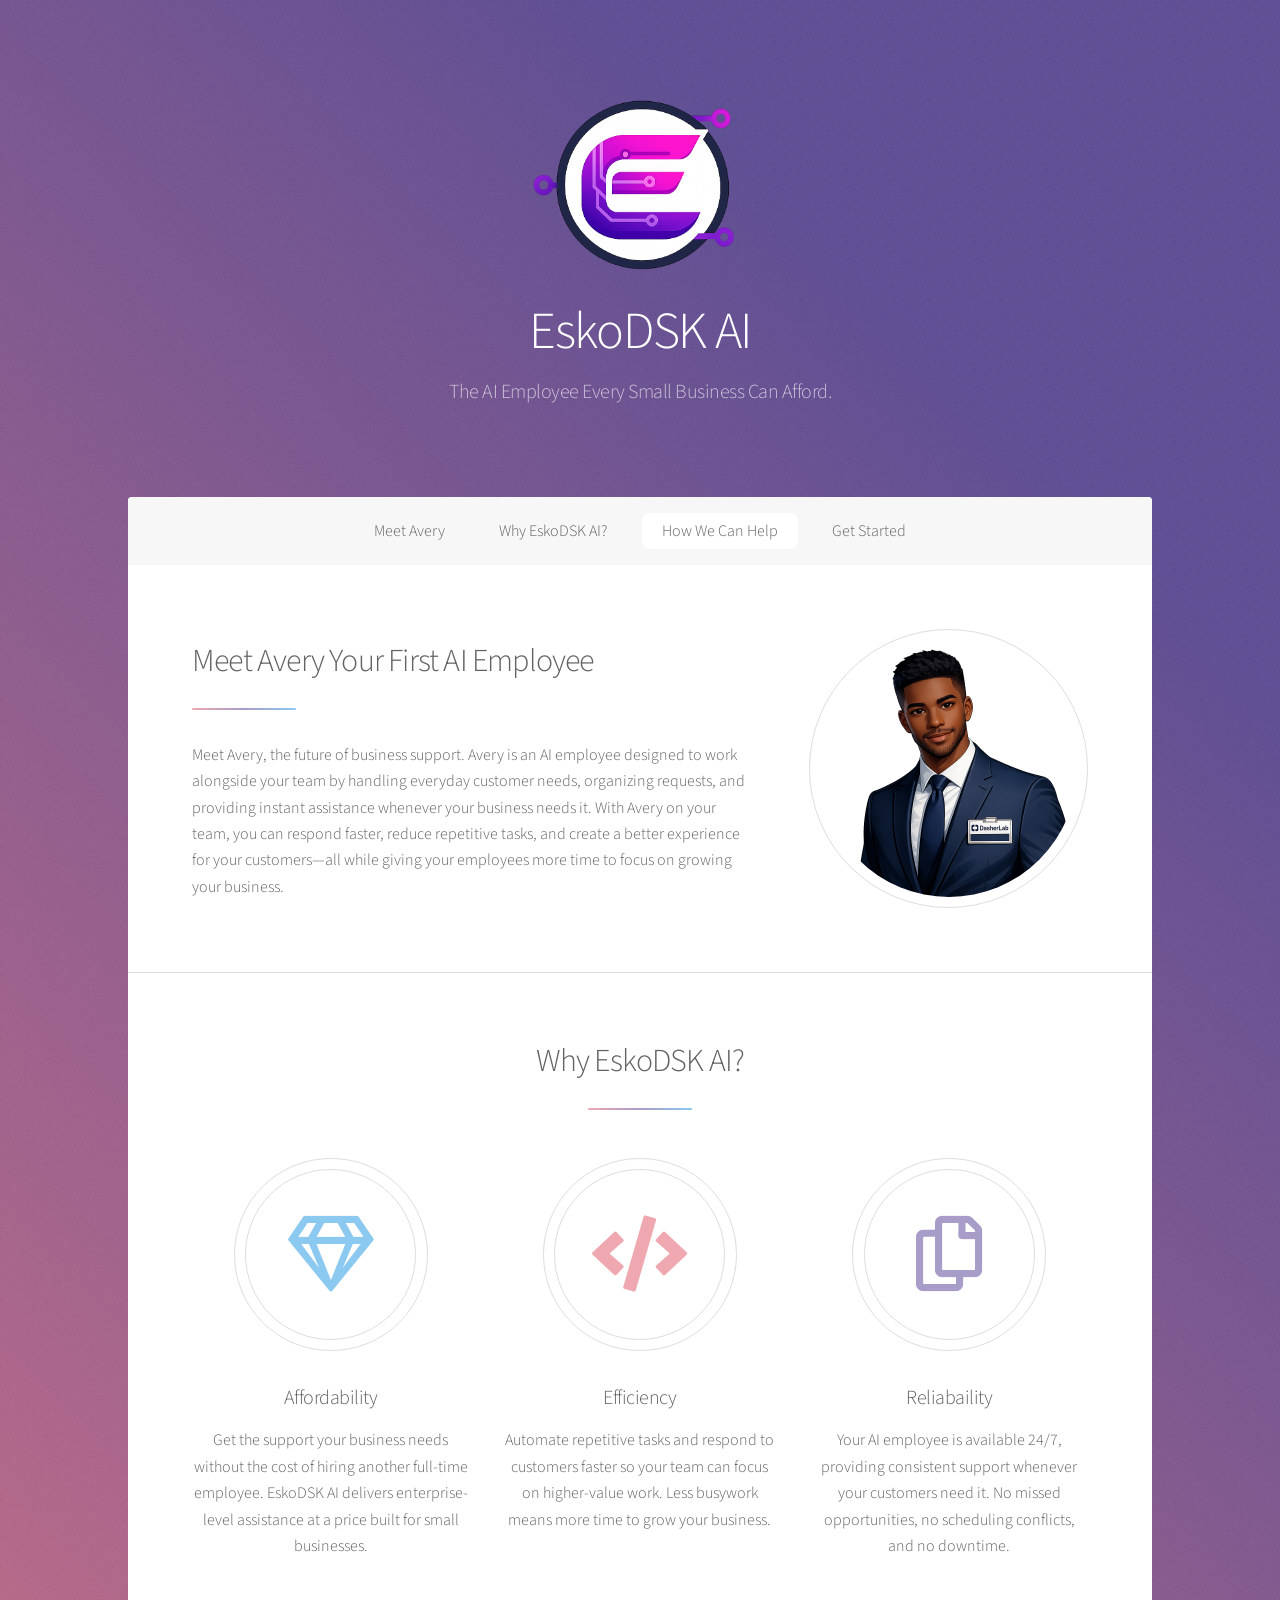
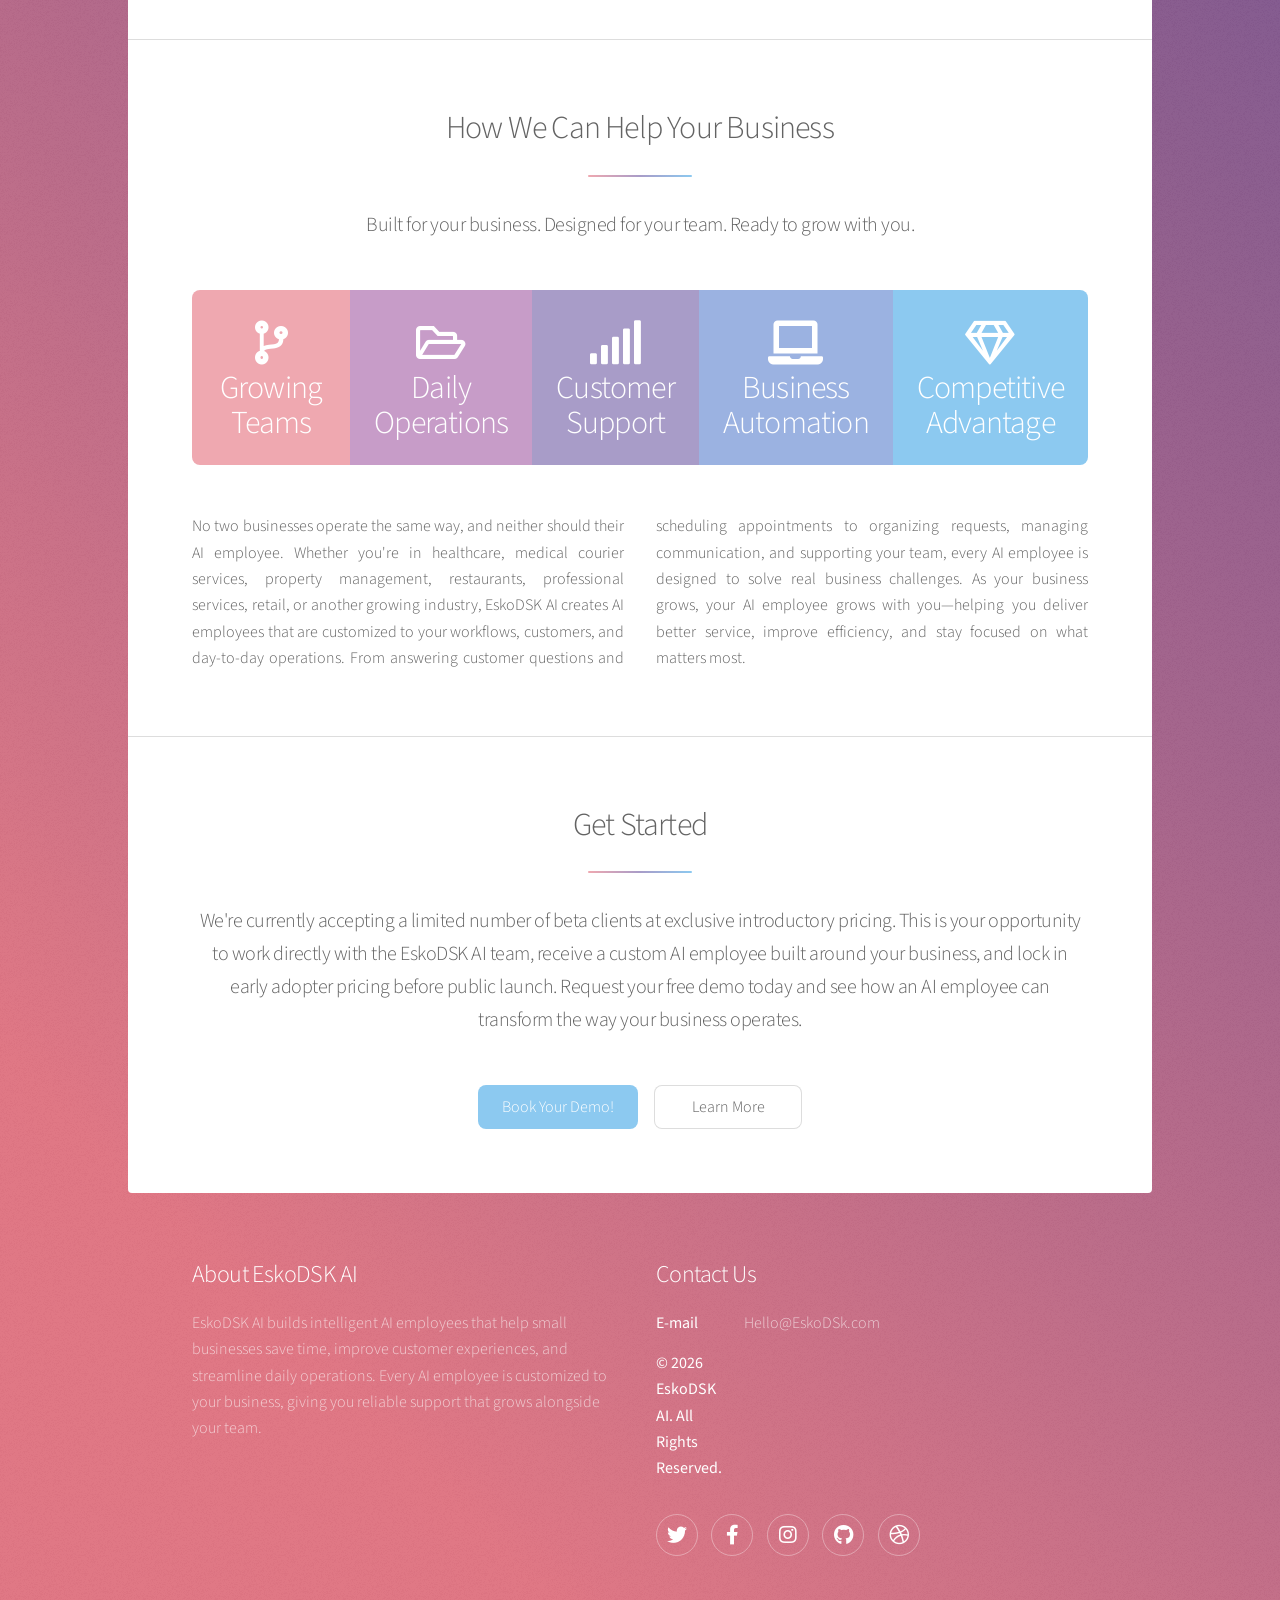
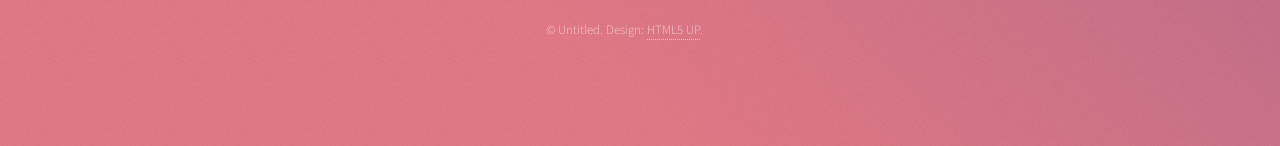
==== index.html @ 5210392f "15" ====
<!DOCTYPE HTML>
<!--
	Stellar by HTML5 UP
	html5up.net | @ajlkn
	Free for personal and commercial use under the CCA 3.0 license (html5up.net/license)
-->
<html>
	<head>
		<title>Eskodsk AI</title>
		<meta charset="utf-8" />
		<meta name="viewport" content="width=device-width, initial-scale=1, user-scalable=no" />
		<link rel="stylesheet" href="assets/css/main.css" />
		<noscript><link rel="stylesheet" href="assets/css/noscript.css" /></noscript>
	</head>
	<body class="is-preload">

		<!-- Wrapper -->
			<div id="wrapper">

				<!-- Header -->
					<header id="header" class="alt">
						<span class="logo"><img src="images/logo.png" alt="" /></span>
						<h1>EskoDSK AI</h1>
						<p>The AI Employee Every Small Business Can Afford.<br />
					   </p>
					</header>

				<!-- Nav -->
					<nav id="nav">
						<ul>
							<li><a href="#intro" class="active">Meet Avery</a></li>
							<li><a href="#first">Why EskoDSK AI?</a></li>
							<li><a href="#second">How We Can Help</a></li>
							<li><a href="#cta">Get Started</a></li>
						</ul>
					</nav>

				<!-- Main -->
					<div id="main">

						<!-- Introduction -->
							<section id="intro" class="main">
								<div class="spotlight">
									<div class="content">
										<header class="major">
											<h2>Meet Avery Your First AI Employee</h2>
										</header>
										<p>Meet Avery, the future of business support. Avery is an AI employee designed to work alongside your team by handling everyday customer needs, organizing requests, and providing instant assistance whenever your business needs it. With Avery on your team, you can respond faster, reduce repetitive tasks, and create a better experience for your customers—all while giving your employees more time to focus on growing your business.</p>
									</div>
									<span class="image"><img src="images/pic01.png" alt="" /></span>
								</div>
							</section>

						<!-- First Section -->
							<section id="first" class="main special">
								<header class="major">
									<h2>Why EskoDSK AI?</h2>
								</header>
								<ul class="features">
									<li>
										<span class="icon major style5 fa-gem"></span>
										<h3>Affordability</h3>
										<p>Get the support your business needs without the cost of hiring another full-time employee. EskoDSK AI delivers enterprise-level assistance at a price built for small businesses.</p>
									</li>
									<li>
										<span class="icon solid major style1 fa-code"></span>

										<h3>Efficiency</h3>
										<p>Automate repetitive tasks and respond to customers faster so your team can focus on higher-value work. Less busywork means more time to grow your business.</p>
									</li>
									<li>
										<span class="icon major style3 fa-copy"></span>

										<h3>Reliabaility</h3>
										<p>Your AI employee is available 24/7, providing consistent support whenever your customers need it. No missed opportunities, no scheduling conflicts, and no downtime.</p>
									</li>
								</ul>
							
							</section>

						<!-- Second Section -->
							<section id="second" class="main special">
								<header class="major">
									<h2>How We Can Help Your Business</h2>
									<p>Built for your business. Designed for your team. Ready to grow with you.</p>
								</header>
								<ul class="statistics">
									<li class="style1">
										<span class="icon solid fa-code-branch"></span>
										<strong>Growing Teams</strong>
									</li>
									<li class="style2">
										<span class="icon fa-folder-open"></span>
										<strong>Daily Operations</strong>
									</li>
									<li class="style3">
										<span class="icon solid fa-signal"></span>
										<strong>Customer Support</strong>
									</li>
									<li class="style4">
										<span class="icon solid fa-laptop"></span>
										<strong>Business Automation</strong>
									</li>
									<li class="style5">
										<span class="icon fa-gem"></span>
										<strong>Competitive Advantage</strong>
									</li>
								</ul>
								<p class="content">No two businesses operate the same way, and neither should their AI employee. Whether you're in healthcare, medical courier services, property management, restaurants, professional services, retail, or another growing industry, EskoDSK AI creates AI employees that are customized to your workflows, customers, and day-to-day operations. From answering customer questions and scheduling appointments to organizing requests, managing communication, and supporting your team, every AI employee is designed to solve real business challenges. As your business grows, your AI employee grows with you—helping you deliver better service, improve efficiency, and stay focused on what matters most.</p>
							
							</section>

						<!-- Get Started -->
							<section id="cta" class="main special">
								<header class="major">
									<h2>Get Started</h2>
									<p>We're currently accepting a limited number of beta clients at exclusive introductory pricing. This is your opportunity to work directly with the EskoDSK AI team, receive a custom AI employee built around your business, and lock in early adopter pricing before public launch. Request your free demo today and see how an AI employee can transform the way your business operates.</p>
								</header>
								<footer class="major">
									<ul class="actions special">
										<li><a href="generic.html" class="button primary">Book Your Demo!</a></li>
										<li><a href="generic.html" class="button">Learn More</a></li>
									</ul>
								</footer>
							</section>

					</div>

				<!-- Footer -->
					<footer id="footer">
						<section>
							<h2>About EskoDSK AI</h2>
							<p>EskoDSK AI builds intelligent AI employees that help small businesses save time, improve customer experiences, and streamline daily operations. Every AI employee is customized to your business, giving you reliable support that grows alongside your team.</p>
							</ul>
						</section>
						<section>
							<h2>Contact Us</h2>
							<dl class="alt">
								<dt>E-mail</dt>
								<dd>Hello@EskoDSk.com</dd>
								
								<dt>© 2026 EskoDSK AI. All Rights Reserved.</dt>
								
							</dl>
							<ul class="icons">
								<li><a href="#" class="icon brands fa-twitter alt"><span class="label">Twitter</span></a></li>
								<li><a href="#" class="icon brands fa-facebook-f alt"><span class="label">Facebook</span></a></li>
								<li><a href="#" class="icon brands fa-instagram alt"><span class="label">Instagram</span></a></li>
								<li><a href="#" class="icon brands fa-github alt"><span class="label">GitHub</span></a></li>
								<li><a href="#" class="icon brands fa-dribbble alt"><span class="label">Dribbble</span></a></li>
							</ul>
						</section>
						<p class="copyright">&copy; Untitled. Design: <a href="https://html5up.net">HTML5 UP</a>.</p>
					</footer>

			</div>

		<!-- Scripts -->
			<script src="assets/js/jquery.min.js"></script>
			<script src="assets/js/jquery.scrollex.min.js"></script>
			<script src="assets/js/jquery.scrolly.min.js"></script>
			<script src="assets/js/browser.min.js"></script>
			<script src="assets/js/breakpoints.min.js"></script>
			<script src="assets/js/util.js"></script>
			<script src="assets/js/main.js"></script>

	</body>
</html>
---- assets/css/main.css ----
@import url(fontawesome-all.min.css);
@import 'https://fonts.googleapis.com/css?family=Source+Sans+Pro:300,400';

/*
	Stellar by HTML5 UP
	html5up.net | @ajlkn
	Free for personal and commercial use under the CCA 3.0 license (html5up.net/license)
*/

html, body, div, span, applet, object,
iframe, h1, h2, h3, h4, h5, h6, p, blockquote,
pre, a, abbr, acronym, address, big, cite,
code, del, dfn, em, img, ins, kbd, q, s, samp,
small, strike, strong, sub, sup, tt, var, b,
u, i, center, dl, dt, dd, ol, ul, li, fieldset,
form, label, legend, table, caption, tbody,
tfoot, thead, tr, th, td, article, aside,
canvas, details, embed, figure, figcaption,
footer, header, hgroup, menu, nav, output, ruby,
section, summary, time, mark, audio, video {
	margin: 0;
	padding: 0;
	border: 0;
	font-size: 100%;
	font: inherit;
	vertical-align: baseline;}

article, aside, details, figcaption, figure,
footer, header, hgroup, menu, nav, section {
	display: block;}

body {
	line-height: 1;
}

ol, ul {
	list-style: none;
}

blockquote, q {
	quotes: none;
}

	blockquote:before, blockquote:after, q:before, q:after {
		content: '';
		content: none;
	}

table {
	border-collapse: collapse;
	border-spacing: 0;
}

body {
	-webkit-text-size-adjust: none;
}

mark {
	background-color: transparent;
	color: inherit;
}

input::-moz-focus-inner {
	border: 0;
	padding: 0;
}

input, select, textarea {
	-moz-appearance: none;
	-webkit-appearance: none;
	-ms-appearance: none;
	appearance: none;
}

/* Basic */

	@-ms-viewport {
		width: device-width;
	}

	body {
		-ms-overflow-style: scrollbar;
	}

	@media screen and (max-width: 480px) {

		html, body {
			min-width: 320px;
		}

	}

	html {
		box-sizing: border-box;
	}

	*, *:before, *:after {
		box-sizing: inherit;
	}

	body {
		background-color: #935d8c;
		background-image: url("images/overlay.png"), -moz-linear-gradient(45deg, #e37682 15%, #5f4d93 85%);
		background-image: url("images/overlay.png"), -webkit-linear-gradient(45deg, #e37682 15%, #5f4d93 85%);
		background-image: url("images/overlay.png"), -ms-linear-gradient(45deg, #e37682 15%, #5f4d93 85%);
		background-image: url("images/overlay.png"), linear-gradient(45deg, #e37682 15%, #5f4d93 85%);
	}

		body.is-preload *, body.is-preload *:before, body.is-preload *:after {
			-moz-animation: none !important;
			-webkit-animation: none !important;
			-ms-animation: none !important;
			animation: none !important;
			-moz-transition: none !important;
			-webkit-transition: none !important;
			-ms-transition: none !important;
			transition: none !important;
		}

/* Type */

	body {
		background-color: #935d8c;
		color: rgba(255, 255, 255, 0.65);
	}

	body, input, select, textarea {
		font-family: "Source Sans Pro", Helvetica, sans-serif;
		font-size: 17pt;
		font-weight: 300;
		line-height: 1.65;
	}

		@media screen and (max-width: 1680px) {

			body, input, select, textarea {
				font-size: 14pt;
			}

		}

		@media screen and (max-width: 1280px) {

			body, input, select, textarea {
				font-size: 12pt;
			}

		}

		@media screen and (max-width: 360px) {

			body, input, select, textarea {
				font-size: 11pt;
			}

		}

	a {
		-moz-transition: color 0.2s ease, border-bottom 0.2s ease;
		-webkit-transition: color 0.2s ease, border-bottom 0.2s ease;
		-ms-transition: color 0.2s ease, border-bottom 0.2s ease;
		transition: color 0.2s ease, border-bottom 0.2s ease;
		text-decoration: none;
		border-bottom: dotted 1px;
		color: inherit;
	}

		a:hover {
			border-bottom-color: transparent;
		}

	strong, b {
		font-weight: 400;
	}

	em, i {
		font-style: italic;
	}

	p {
		margin: 0 0 2em 0;
	}

		p.content {
			-moz-columns: 20em 2;
			-webkit-columns: 20em 2;
			-ms-columns: 20em 2;
			columns: 20em 2;
			-moz-column-gap: 2em;
			-webkit-column-gap: 2em;
			-ms-column-gap: 2em;
			column-gap: 2em;
			text-align: justify;
		}

	h1, h2, h3, h4, h5, h6 {
		font-weight: 300;
		line-height: 1.5;
		margin: 0 0 0.7em 0;
		letter-spacing: -0.025em;
	}

		h1 a, h2 a, h3 a, h4 a, h5 a, h6 a {
			color: inherit;
			text-decoration: none;
		}

	h1 {
		font-size: 2.5em;
		line-height: 1.2;
	}

	h2 {
		font-size: 1.5em;
	}

	h3 {
		font-size: 1.25em;
	}

	h4 {
		font-size: 1.1em;
	}

	h5 {
		font-size: 0.9em;
	}

	h6 {
		font-size: 0.7em;
	}

	@media screen and (max-width: 736px) {

		h1 {
			font-size: 2em;
		}

	}

	sub {
		font-size: 0.8em;
		position: relative;
		top: 0.5em;
	}

	sup {
		font-size: 0.8em;
		position: relative;
		top: -0.5em;
	}

	blockquote {
		border-left: solid 4px;
		font-style: italic;
		margin: 0 0 2em 0;
		padding: 0.5em 0 0.5em 2em;
	}

	code {
		border-radius: 8px;
		border: solid 1px;
		font-family: "Courier New", monospace;
		font-size: 0.9em;
		margin: 0 0.25em;
		padding: 0.25em 0.65em;
	}

	pre {
		-webkit-overflow-scrolling: touch;
		font-family: "Courier New", monospace;
		font-size: 0.9em;
		margin: 0 0 2em 0;
	}

		pre code {
			display: block;
			line-height: 1.75;
			padding: 1em 1.5em;
			overflow-x: auto;
		}

	hr {
		border: 0;
		border-bottom: solid 1px;
		margin: 2em 0;
	}

		hr.major {
			margin: 3em 0;
		}

	.align-left {
		text-align: left;
	}

	.align-center {
		text-align: center;
	}

	.align-right {
		text-align: right;
	}

	input, select, textarea {
		color: #ffffff;
	}

	a:hover {
		color: #ffffff;
	}

	strong, b {
		color: #ffffff;
	}

	h1, h2, h3, h4, h5, h6 {
		color: #ffffff;
	}

	blockquote {
		border-left-color: rgba(255, 255, 255, 0.35);
	}

	code {
		background: rgba(255, 255, 255, 0.075);
		border-color: rgba(255, 255, 255, 0.35);
	}

	hr {
		border-bottom-color: rgba(255, 255, 255, 0.35);
	}

/* Row */

	.row {
		display: flex;
		flex-wrap: wrap;
		box-sizing: border-box;
		align-items: stretch;
	}

		.row > * {
			box-sizing: border-box;
		}

		.row.gtr-uniform > * > :last-child {
			margin-bottom: 0;
		}

		.row.aln-left {
			justify-content: flex-start;
		}

		.row.aln-center {
			justify-content: center;
		}

		.row.aln-right {
			justify-content: flex-end;
		}

		.row.aln-top {
			align-items: flex-start;
		}

		.row.aln-middle {
			align-items: center;
		}

		.row.aln-bottom {
			align-items: flex-end;
		}

		.row > .imp {
			order: -1;
		}

		.row > .col-1 {
			width: 8.33333%;
		}

		.row > .off-1 {
			margin-left: 8.33333%;
		}

		.row > .col-2 {
			width: 16.66667%;
		}

		.row > .off-2 {
			margin-left: 16.66667%;
		}

		.row > .col-3 {
			width: 25%;
		}

		.row > .off-3 {
			margin-left: 25%;
		}

		.row > .col-4 {
			width: 33.33333%;
		}

		.row > .off-4 {
			margin-left: 33.33333%;
		}

		.row > .col-5 {
			width: 41.66667%;
		}

		.row > .off-5 {
			margin-left: 41.66667%;
		}

		.row > .col-6 {
			width: 50%;
		}

		.row > .off-6 {
			margin-left: 50%;
		}

		.row > .col-7 {
			width: 58.33333%;
		}

		.row > .off-7 {
			margin-left: 58.33333%;
		}

		.row > .col-8 {
			width: 66.66667%;
		}

		.row > .off-8 {
			margin-left: 66.66667%;
		}

		.row > .col-9 {
			width: 75%;
		}

		.row > .off-9 {
			margin-left: 75%;
		}

		.row > .col-10 {
			width: 83.33333%;
		}

		.row > .off-10 {
			margin-left: 83.33333%;
		}

		.row > .col-11 {
			width: 91.66667%;
		}

		.row > .off-11 {
			margin-left: 91.66667%;
		}

		.row > .col-12 {
			width: 100%;
		}

		.row > .off-12 {
			margin-left: 100%;
		}

		.row.gtr-0 {
			margin-top: 0;
			margin-left: 0em;
		}

			.row.gtr-0 > * {
				padding: 0 0 0 0em;
			}

			.row.gtr-0.gtr-uniform {
				margin-top: 0em;
			}

				.row.gtr-0.gtr-uniform > * {
					padding-top: 0em;
				}

		.row.gtr-25 {
			margin-top: 0;
			margin-left: -0.375em;
		}

			.row.gtr-25 > * {
				padding: 0 0 0 0.375em;
			}

			.row.gtr-25.gtr-uniform {
				margin-top: -0.375em;
			}

				.row.gtr-25.gtr-uniform > * {
					padding-top: 0.375em;
				}

		.row.gtr-50 {
			margin-top: 0;
			margin-left: -0.75em;
		}

			.row.gtr-50 > * {
				padding: 0 0 0 0.75em;
			}

			.row.gtr-50.gtr-uniform {
				margin-top: -0.75em;
			}

				.row.gtr-50.gtr-uniform > * {
					padding-top: 0.75em;
				}

		.row {
			margin-top: 0;
			margin-left: -1.5em;
		}

			.row > * {
				padding: 0 0 0 1.5em;
			}

			.row.gtr-uniform {
				margin-top: -1.5em;
			}

				.row.gtr-uniform > * {
					padding-top: 1.5em;
				}

		.row.gtr-150 {
			margin-top: 0;
			margin-left: -2.25em;
		}

			.row.gtr-150 > * {
				padding: 0 0 0 2.25em;
			}

			.row.gtr-150.gtr-uniform {
				margin-top: -2.25em;
			}

				.row.gtr-150.gtr-uniform > * {
					padding-top: 2.25em;
				}

		.row.gtr-200 {
			margin-top: 0;
			margin-left: -3em;
		}

			.row.gtr-200 > * {
				padding: 0 0 0 3em;
			}

			.row.gtr-200.gtr-uniform {
				margin-top: -3em;
			}

				.row.gtr-200.gtr-uniform > * {
					padding-top: 3em;
				}

		@media screen and (max-width: 1680px) {

			.row {
				display: flex;
				flex-wrap: wrap;
				box-sizing: border-box;
				align-items: stretch;
			}

				.row > * {
					box-sizing: border-box;
				}

				.row.gtr-uniform > * > :last-child {
					margin-bottom: 0;
				}

				.row.aln-left {
					justify-content: flex-start;
				}

				.row.aln-center {
					justify-content: center;
				}

				.row.aln-right {
					justify-content: flex-end;
				}

				.row.aln-top {
					align-items: flex-start;
				}

				.row.aln-middle {
					align-items: center;
				}

				.row.aln-bottom {
					align-items: flex-end;
				}

				.row > .imp-xlarge {
					order: -1;
				}

				.row > .col-1-xlarge {
					width: 8.33333%;
				}

				.row > .off-1-xlarge {
					margin-left: 8.33333%;
				}

				.row > .col-2-xlarge {
					width: 16.66667%;
				}

				.row > .off-2-xlarge {
					margin-left: 16.66667%;
				}

				.row > .col-3-xlarge {
					width: 25%;
				}

				.row > .off-3-xlarge {
					margin-left: 25%;
				}

				.row > .col-4-xlarge {
					width: 33.33333%;
				}

				.row > .off-4-xlarge {
					margin-left: 33.33333%;
				}

				.row > .col-5-xlarge {
					width: 41.66667%;
				}

				.row > .off-5-xlarge {
					margin-left: 41.66667%;
				}

				.row > .col-6-xlarge {
					width: 50%;
				}

				.row > .off-6-xlarge {
					margin-left: 50%;
				}

				.row > .col-7-xlarge {
					width: 58.33333%;
				}

				.row > .off-7-xlarge {
					margin-left: 58.33333%;
				}

				.row > .col-8-xlarge {
					width: 66.66667%;
				}

				.row > .off-8-xlarge {
					margin-left: 66.66667%;
				}

				.row > .col-9-xlarge {
					width: 75%;
				}

				.row > .off-9-xlarge {
					margin-left: 75%;
				}

				.row > .col-10-xlarge {
					width: 83.33333%;
				}

				.row > .off-10-xlarge {
					margin-left: 83.33333%;
				}

				.row > .col-11-xlarge {
					width: 91.66667%;
				}

				.row > .off-11-xlarge {
					margin-left: 91.66667%;
				}

				.row > .col-12-xlarge {
					width: 100%;
				}

				.row > .off-12-xlarge {
					margin-left: 100%;
				}

				.row.gtr-0 {
					margin-top: 0;
					margin-left: 0em;
				}

					.row.gtr-0 > * {
						padding: 0 0 0 0em;
					}

					.row.gtr-0.gtr-uniform {
						margin-top: 0em;
					}

						.row.gtr-0.gtr-uniform > * {
							padding-top: 0em;
						}

				.row.gtr-25 {
					margin-top: 0;
					margin-left: -0.375em;
				}

					.row.gtr-25 > * {
						padding: 0 0 0 0.375em;
					}

					.row.gtr-25.gtr-uniform {
						margin-top: -0.375em;
					}

						.row.gtr-25.gtr-uniform > * {
							padding-top: 0.375em;
						}

				.row.gtr-50 {
					margin-top: 0;
					margin-left: -0.75em;
				}

					.row.gtr-50 > * {
						padding: 0 0 0 0.75em;
					}

					.row.gtr-50.gtr-uniform {
						margin-top: -0.75em;
					}

						.row.gtr-50.gtr-uniform > * {
							padding-top: 0.75em;
						}

				.row {
					margin-top: 0;
					margin-left: -1.5em;
				}

					.row > * {
						padding: 0 0 0 1.5em;
					}

					.row.gtr-uniform {
						margin-top: -1.5em;
					}

						.row.gtr-uniform > * {
							padding-top: 1.5em;
						}

				.row.gtr-150 {
					margin-top: 0;
					margin-left: -2.25em;
				}

					.row.gtr-150 > * {
						padding: 0 0 0 2.25em;
					}

					.row.gtr-150.gtr-uniform {
						margin-top: -2.25em;
					}

						.row.gtr-150.gtr-uniform > * {
							padding-top: 2.25em;
						}

				.row.gtr-200 {
					margin-top: 0;
					margin-left: -3em;
				}

					.row.gtr-200 > * {
						padding: 0 0 0 3em;
					}

					.row.gtr-200.gtr-uniform {
						margin-top: -3em;
					}

						.row.gtr-200.gtr-uniform > * {
							padding-top: 3em;
						}

		}

		@media screen and (max-width: 1280px) {

			.row {
				display: flex;
				flex-wrap: wrap;
				box-sizing: border-box;
				align-items: stretch;
			}

				.row > * {
					box-sizing: border-box;
				}

				.row.gtr-uniform > * > :last-child {
					margin-bottom: 0;
				}

				.row.aln-left {
					justify-content: flex-start;
				}

				.row.aln-center {
					justify-content: center;
				}

				.row.aln-right {
					justify-content: flex-end;
				}

				.row.aln-top {
					align-items: flex-start;
				}

				.row.aln-middle {
					align-items: center;
				}

				.row.aln-bottom {
					align-items: flex-end;
				}

				.row > .imp-large {
					order: -1;
				}

				.row > .col-1-large {
					width: 8.33333%;
				}

				.row > .off-1-large {
					margin-left: 8.33333%;
				}

				.row > .col-2-large {
					width: 16.66667%;
				}

				.row > .off-2-large {
					margin-left: 16.66667%;
				}

				.row > .col-3-large {
					width: 25%;
				}

				.row > .off-3-large {
					margin-left: 25%;
				}

				.row > .col-4-large {
					width: 33.33333%;
				}

				.row > .off-4-large {
					margin-left: 33.33333%;
				}

				.row > .col-5-large {
					width: 41.66667%;
				}

				.row > .off-5-large {
					margin-left: 41.66667%;
				}

				.row > .col-6-large {
					width: 50%;
				}

				.row > .off-6-large {
					margin-left: 50%;
				}

				.row > .col-7-large {
					width: 58.33333%;
				}

				.row > .off-7-large {
					margin-left: 58.33333%;
				}

				.row > .col-8-large {
					width: 66.66667%;
				}

				.row > .off-8-large {
					margin-left: 66.66667%;
				}

				.row > .col-9-large {
					width: 75%;
				}

				.row > .off-9-large {
					margin-left: 75%;
				}

				.row > .col-10-large {
					width: 83.33333%;
				}

				.row > .off-10-large {
					margin-left: 83.33333%;
				}

				.row > .col-11-large {
					width: 91.66667%;
				}

				.row > .off-11-large {
					margin-left: 91.66667%;
				}

				.row > .col-12-large {
					width: 100%;
				}

				.row > .off-12-large {
					margin-left: 100%;
				}

				.row.gtr-0 {
					margin-top: 0;
					margin-left: 0em;
				}

					.row.gtr-0 > * {
						padding: 0 0 0 0em;
					}

					.row.gtr-0.gtr-uniform {
						margin-top: 0em;
					}

						.row.gtr-0.gtr-uniform > * {
							padding-top: 0em;
						}

				.row.gtr-25 {
					margin-top: 0;
					margin-left: -0.375em;
				}

					.row.gtr-25 > * {
						padding: 0 0 0 0.375em;
					}

					.row.gtr-25.gtr-uniform {
						margin-top: -0.375em;
					}

						.row.gtr-25.gtr-uniform > * {
							padding-top: 0.375em;
						}

				.row.gtr-50 {
					margin-top: 0;
					margin-left: -0.75em;
				}

					.row.gtr-50 > * {
						padding: 0 0 0 0.75em;
					}

					.row.gtr-50.gtr-uniform {
						margin-top: -0.75em;
					}

						.row.gtr-50.gtr-uniform > * {
							padding-top: 0.75em;
						}

				.row {
					margin-top: 0;
					margin-left: -1.5em;
				}

					.row > * {
						padding: 0 0 0 1.5em;
					}

					.row.gtr-uniform {
						margin-top: -1.5em;
					}

						.row.gtr-uniform > * {
							padding-top: 1.5em;
						}

				.row.gtr-150 {
					margin-top: 0;
					margin-left: -2.25em;
				}

					.row.gtr-150 > * {
						padding: 0 0 0 2.25em;
					}

					.row.gtr-150.gtr-uniform {
						margin-top: -2.25em;
					}

						.row.gtr-150.gtr-uniform > * {
							padding-top: 2.25em;
						}

				.row.gtr-200 {
					margin-top: 0;
					margin-left: -3em;
				}

					.row.gtr-200 > * {
						padding: 0 0 0 3em;
					}

					.row.gtr-200.gtr-uniform {
						margin-top: -3em;
					}

						.row.gtr-200.gtr-uniform > * {
							padding-top: 3em;
						}

		}

		@media screen and (max-width: 980px) {

			.row {
				display: flex;
				flex-wrap: wrap;
				box-sizing: border-box;
				align-items: stretch;
			}

				.row > * {
					box-sizing: border-box;
				}

				.row.gtr-uniform > * > :last-child {
					margin-bottom: 0;
				}

				.row.aln-left {
					justify-content: flex-start;
				}

				.row.aln-center {
					justify-content: center;
				}

				.row.aln-right {
					justify-content: flex-end;
				}

				.row.aln-top {
					align-items: flex-start;
				}

				.row.aln-middle {
					align-items: center;
				}

				.row.aln-bottom {
					align-items: flex-end;
				}

				.row > .imp-medium {
					order: -1;
				}

				.row > .col-1-medium {
					width: 8.33333%;
				}

				.row > .off-1-medium {
					margin-left: 8.33333%;
				}

				.row > .col-2-medium {
					width: 16.66667%;
				}

				.row > .off-2-medium {
					margin-left: 16.66667%;
				}

				.row > .col-3-medium {
					width: 25%;
				}

				.row > .off-3-medium {
					margin-left: 25%;
				}

				.row > .col-4-medium {
					width: 33.33333%;
				}

				.row > .off-4-medium {
					margin-left: 33.33333%;
				}

				.row > .col-5-medium {
					width: 41.66667%;
				}

				.row > .off-5-medium {
					margin-left: 41.66667%;
				}

				.row > .col-6-medium {
					width: 50%;
				}

				.row > .off-6-medium {
					margin-left: 50%;
				}

				.row > .col-7-medium {
					width: 58.33333%;
				}

				.row > .off-7-medium {
					margin-left: 58.33333%;
				}

				.row > .col-8-medium {
					width: 66.66667%;
				}

				.row > .off-8-medium {
					margin-left: 66.66667%;
				}

				.row > .col-9-medium {
					width: 75%;
				}

				.row > .off-9-medium {
					margin-left: 75%;
				}

				.row > .col-10-medium {
					width: 83.33333%;
				}

				.row > .off-10-medium {
					margin-left: 83.33333%;
				}

				.row > .col-11-medium {
					width: 91.66667%;
				}

				.row > .off-11-medium {
					margin-left: 91.66667%;
				}

				.row > .col-12-medium {
					width: 100%;
				}

				.row > .off-12-medium {
					margin-left: 100%;
				}

				.row.gtr-0 {
					margin-top: 0;
					margin-left: 0em;
				}

					.row.gtr-0 > * {
						padding: 0 0 0 0em;
					}

					.row.gtr-0.gtr-uniform {
						margin-top: 0em;
					}

						.row.gtr-0.gtr-uniform > * {
							padding-top: 0em;
						}

				.row.gtr-25 {
					margin-top: 0;
					margin-left: -0.375em;
				}

					.row.gtr-25 > * {
						padding: 0 0 0 0.375em;
					}

					.row.gtr-25.gtr-uniform {
						margin-top: -0.375em;
					}

						.row.gtr-25.gtr-uniform > * {
							padding-top: 0.375em;
						}

				.row.gtr-50 {
					margin-top: 0;
					margin-left: -0.75em;
				}

					.row.gtr-50 > * {
						padding: 0 0 0 0.75em;
					}

					.row.gtr-50.gtr-uniform {
						margin-top: -0.75em;
					}

						.row.gtr-50.gtr-uniform > * {
							padding-top: 0.75em;
						}

				.row {
					margin-top: 0;
					margin-left: -1.5em;
				}

					.row > * {
						padding: 0 0 0 1.5em;
					}

					.row.gtr-uniform {
						margin-top: -1.5em;
					}

						.row.gtr-uniform > * {
							padding-top: 1.5em;
						}

				.row.gtr-150 {
					margin-top: 0;
					margin-left: -2.25em;
				}

					.row.gtr-150 > * {
						padding: 0 0 0 2.25em;
					}

					.row.gtr-150.gtr-uniform {
						margin-top: -2.25em;
					}

						.row.gtr-150.gtr-uniform > * {
							padding-top: 2.25em;
						}

				.row.gtr-200 {
					margin-top: 0;
					margin-left: -3em;
				}

					.row.gtr-200 > * {
						padding: 0 0 0 3em;
					}

					.row.gtr-200.gtr-uniform {
						margin-top: -3em;
					}

						.row.gtr-200.gtr-uniform > * {
							padding-top: 3em;
						}

		}

		@media screen and (max-width: 736px) {

			.row {
				display: flex;
				flex-wrap: wrap;
				box-sizing: border-box;
				align-items: stretch;
			}

				.row > * {
					box-sizing: border-box;
				}

				.row.gtr-uniform > * > :last-child {
					margin-bottom: 0;
				}

				.row.aln-left {
					justify-content: flex-start;
				}

				.row.aln-center {
					justify-content: center;
				}

				.row.aln-right {
					justify-content: flex-end;
				}

				.row.aln-top {
					align-items: flex-start;
				}

				.row.aln-middle {
					align-items: center;
				}

				.row.aln-bottom {
					align-items: flex-end;
				}

				.row > .imp-small {
					order: -1;
				}

				.row > .col-1-small {
					width: 8.33333%;
				}

				.row > .off-1-small {
					margin-left: 8.33333%;
				}

				.row > .col-2-small {
					width: 16.66667%;
				}

				.row > .off-2-small {
					margin-left: 16.66667%;
				}

				.row > .col-3-small {
					width: 25%;
				}

				.row > .off-3-small {
					margin-left: 25%;
				}

				.row > .col-4-small {
					width: 33.33333%;
				}

				.row > .off-4-small {
					margin-left: 33.33333%;
				}

				.row > .col-5-small {
					width: 41.66667%;
				}

				.row > .off-5-small {
					margin-left: 41.66667%;
				}

				.row > .col-6-small {
					width: 50%;
				}

				.row > .off-6-small {
					margin-left: 50%;
				}

				.row > .col-7-small {
					width: 58.33333%;
				}

				.row > .off-7-small {
					margin-left: 58.33333%;
				}

				.row > .col-8-small {
					width: 66.66667%;
				}

				.row > .off-8-small {
					margin-left: 66.66667%;
				}

				.row > .col-9-small {
					width: 75%;
				}

				.row > .off-9-small {
					margin-left: 75%;
				}

				.row > .col-10-small {
					width: 83.33333%;
				}

				.row > .off-10-small {
					margin-left: 83.33333%;
				}

				.row > .col-11-small {
					width: 91.66667%;
				}

				.row > .off-11-small {
					margin-left: 91.66667%;
				}

				.row > .col-12-small {
					width: 100%;
				}

				.row > .off-12-small {
					margin-left: 100%;
				}

				.row.gtr-0 {
					margin-top: 0;
					margin-left: 0em;
				}

					.row.gtr-0 > * {
						padding: 0 0 0 0em;
					}

					.row.gtr-0.gtr-uniform {
						margin-top: 0em;
					}

						.row.gtr-0.gtr-uniform > * {
							padding-top: 0em;
						}

				.row.gtr-25 {
					margin-top: 0;
					margin-left: -0.25em;
				}

					.row.gtr-25 > * {
						padding: 0 0 0 0.25em;
					}

					.row.gtr-25.gtr-uniform {
						margin-top: -0.25em;
					}

						.row.gtr-25.gtr-uniform > * {
							padding-top: 0.25em;
						}

				.row.gtr-50 {
					margin-top: 0;
					margin-left: -0.5em;
				}

					.row.gtr-50 > * {
						padding: 0 0 0 0.5em;
					}

					.row.gtr-50.gtr-uniform {
						margin-top: -0.5em;
					}

						.row.gtr-50.gtr-uniform > * {
							padding-top: 0.5em;
						}

				.row {
					margin-top: 0;
					margin-left: -1em;
				}

					.row > * {
						padding: 0 0 0 1em;
					}

					.row.gtr-uniform {
						margin-top: -1em;
					}

						.row.gtr-uniform > * {
							padding-top: 1em;
						}

				.row.gtr-150 {
					margin-top: 0;
					margin-left: -1.5em;
				}

					.row.gtr-150 > * {
						padding: 0 0 0 1.5em;
					}

					.row.gtr-150.gtr-uniform {
						margin-top: -1.5em;
					}

						.row.gtr-150.gtr-uniform > * {
							padding-top: 1.5em;
						}

				.row.gtr-200 {
					margin-top: 0;
					margin-left: -2em;
				}

					.row.gtr-200 > * {
						padding: 0 0 0 2em;
					}

					.row.gtr-200.gtr-uniform {
						margin-top: -2em;
					}

						.row.gtr-200.gtr-uniform > * {
							padding-top: 2em;
						}

		}

		@media screen and (max-width: 480px) {

			.row {
				display: flex;
				flex-wrap: wrap;
				box-sizing: border-box;
				align-items: stretch;
			}

				.row > * {
					box-sizing: border-box;
				}

				.row.gtr-uniform > * > :last-child {
					margin-bottom: 0;
				}

				.row.aln-left {
					justify-content: flex-start;
				}

				.row.aln-center {
					justify-content: center;
				}

				.row.aln-right {
					justify-content: flex-end;
				}

				.row.aln-top {
					align-items: flex-start;
				}

				.row.aln-middle {
					align-items: center;
				}

				.row.aln-bottom {
					align-items: flex-end;
				}

				.row > .imp-xsmall {
					order: -1;
				}

				.row > .col-1-xsmall {
					width: 8.33333%;
				}

				.row > .off-1-xsmall {
					margin-left: 8.33333%;
				}

				.row > .col-2-xsmall {
					width: 16.66667%;
				}

				.row > .off-2-xsmall {
					margin-left: 16.66667%;
				}

				.row > .col-3-xsmall {
					width: 25%;
				}

				.row > .off-3-xsmall {
					margin-left: 25%;
				}

				.row > .col-4-xsmall {
					width: 33.33333%;
				}

				.row > .off-4-xsmall {
					margin-left: 33.33333%;
				}

				.row > .col-5-xsmall {
					width: 41.66667%;
				}

				.row > .off-5-xsmall {
					margin-left: 41.66667%;
				}

				.row > .col-6-xsmall {
					width: 50%;
				}

				.row > .off-6-xsmall {
					margin-left: 50%;
				}

				.row > .col-7-xsmall {
					width: 58.33333%;
				}

				.row > .off-7-xsmall {
					margin-left: 58.33333%;
				}

				.row > .col-8-xsmall {
					width: 66.66667%;
				}

				.row > .off-8-xsmall {
					margin-left: 66.66667%;
				}

				.row > .col-9-xsmall {
					width: 75%;
				}

				.row > .off-9-xsmall {
					margin-left: 75%;
				}

				.row > .col-10-xsmall {
					width: 83.33333%;
				}

				.row > .off-10-xsmall {
					margin-left: 83.33333%;
				}

				.row > .col-11-xsmall {
					width: 91.66667%;
				}

				.row > .off-11-xsmall {
					margin-left: 91.66667%;
				}

				.row > .col-12-xsmall {
					width: 100%;
				}

				.row > .off-12-xsmall {
					margin-left: 100%;
				}

				.row.gtr-0 {
					margin-top: 0;
					margin-left: 0em;
				}

					.row.gtr-0 > * {
						padding: 0 0 0 0em;
					}

					.row.gtr-0.gtr-uniform {
						margin-top: 0em;
					}

						.row.gtr-0.gtr-uniform > * {
							padding-top: 0em;
						}

				.row.gtr-25 {
					margin-top: 0;
					margin-left: -0.3125em;
				}

					.row.gtr-25 > * {
						padding: 0 0 0 0.3125em;
					}

					.row.gtr-25.gtr-uniform {
						margin-top: -0.3125em;
					}

						.row.gtr-25.gtr-uniform > * {
							padding-top: 0.3125em;
						}

				.row.gtr-50 {
					margin-top: 0;
					margin-left: -0.625em;
				}

					.row.gtr-50 > * {
						padding: 0 0 0 0.625em;
					}

					.row.gtr-50.gtr-uniform {
						margin-top: -0.625em;
					}

						.row.gtr-50.gtr-uniform > * {
							padding-top: 0.625em;
						}

				.row {
					margin-top: 0;
					margin-left: -1.25em;
				}

					.row > * {
						padding: 0 0 0 1.25em;
					}

					.row.gtr-uniform {
						margin-top: -1.25em;
					}

						.row.gtr-uniform > * {
							padding-top: 1.25em;
						}

				.row.gtr-150 {
					margin-top: 0;
					margin-left: -1.875em;
				}

					.row.gtr-150 > * {
						padding: 0 0 0 1.875em;
					}

					.row.gtr-150.gtr-uniform {
						margin-top: -1.875em;
					}

						.row.gtr-150.gtr-uniform > * {
							padding-top: 1.875em;
						}

				.row.gtr-200 {
					margin-top: 0;
					margin-left: -2.5em;
				}

					.row.gtr-200 > * {
						padding: 0 0 0 2.5em;
					}

					.row.gtr-200.gtr-uniform {
						margin-top: -2.5em;
					}

						.row.gtr-200.gtr-uniform > * {
							padding-top: 2.5em;
						}

		}

/* Box */

	.box {
		border-radius: 8px;
		border: solid;
		margin-bottom: 2em;
		padding: 1.5em;
	}

		.box > :last-child,
		.box > :last-child > :last-child,
		.box > :last-child > :last-child > :last-child {
			margin-bottom: 0;
		}

		.box.alt {
			border: 0;
			border-radius: 0;
			padding: 0;
		}

	.box {
		border-color: rgba(255, 255, 255, 0.35);
	}

/* Button */

	input[type="submit"],
	input[type="reset"],
	input[type="button"],
	button,
	.button {
		-moz-appearance: none;
		-webkit-appearance: none;
		-ms-appearance: none;
		appearance: none;
		-moz-transition: background-color 0.2s ease-in-out, color 0.2s ease-in-out;
		-webkit-transition: background-color 0.2s ease-in-out, color 0.2s ease-in-out;
		-ms-transition: background-color 0.2s ease-in-out, color 0.2s ease-in-out;
		transition: background-color 0.2s ease-in-out, color 0.2s ease-in-out;
		border-radius: 8px;
		border: 0;
		cursor: pointer;
		display: inline-block;
		font-weight: 300;
		height: 2.75em;
		line-height: 2.75em;
		min-width: 9.25em;
		padding: 0 1.5em;
		text-align: center;
		text-decoration: none;
		white-space: nowrap;
	}

		input[type="submit"].icon,
		input[type="reset"].icon,
		input[type="button"].icon,
		button.icon,
		.button.icon {
			padding-left: 1.35em;
		}

			input[type="submit"].icon:before,
			input[type="reset"].icon:before,
			input[type="button"].icon:before,
			button.icon:before,
			.button.icon:before {
				margin-right: 0.5em;
			}

		input[type="submit"].fit,
		input[type="reset"].fit,
		input[type="button"].fit,
		button.fit,
		.button.fit {
			width: 100%;
		}

		input[type="submit"].small,
		input[type="reset"].small,
		input[type="button"].small,
		button.small,
		.button.small {
			font-size: 0.8em;
		}

		input[type="submit"].large,
		input[type="reset"].large,
		input[type="button"].large,
		button.large,
		.button.large {
			font-size: 1.35em;
		}

		input[type="submit"].disabled, input[type="submit"]:disabled,
		input[type="reset"].disabled,
		input[type="reset"]:disabled,
		input[type="button"].disabled,
		input[type="button"]:disabled,
		button.disabled,
		button:disabled,
		.button.disabled,
		.button:disabled {
			pointer-events: none;
			opacity: 0.25;
		}

		@media screen and (max-width: 736px) {

			input[type="submit"],
			input[type="reset"],
			input[type="button"],
			button,
			.button {
				min-width: 0;
			}

		}

	input[type="submit"],
	input[type="reset"],
	input[type="button"],
	button,
	.button {
		background-color: transparent;
		box-shadow: inset 0 0 0 1px rgba(255, 255, 255, 0.35);
		color: #ffffff !important;
	}

		input[type="submit"]:hover,
		input[type="reset"]:hover,
		input[type="button"]:hover,
		button:hover,
		.button:hover {
			background-color: rgba(255, 255, 255, 0.075);
		}

		input[type="submit"]:active,
		input[type="reset"]:active,
		input[type="button"]:active,
		button:active,
		.button:active {
			background-color: rgba(255, 255, 255, 0.2);
		}

		input[type="submit"].icon:before,
		input[type="reset"].icon:before,
		input[type="button"].icon:before,
		button.icon:before,
		.button.icon:before {
			color: rgba(255, 255, 255, 0.5);
		}

		input[type="submit"].primary,
		input[type="reset"].primary,
		input[type="button"].primary,
		button.primary,
		.button.primary {
			background-color: #8cc9f0;
			color: #ffffff !important;
			box-shadow: none;
		}

			input[type="submit"].primary:hover,
			input[type="reset"].primary:hover,
			input[type="button"].primary:hover,
			button.primary:hover,
			.button.primary:hover {
				background-color: #9acff2;
			}

			input[type="submit"].primary:active,
			input[type="reset"].primary:active,
			input[type="button"].primary:active,
			button.primary:active,
			.button.primary:active {
				background-color: #7ec3ee;
			}

			input[type="submit"].primary.icon:before,
			input[type="reset"].primary.icon:before,
			input[type="button"].primary.icon:before,
			button.primary.icon:before,
			.button.primary.icon:before {
				color: #ffffff !important;
			}

/* Form */

	form {
		margin: 0 0 2em 0;
	}

	label {
		display: block;
		font-size: 0.9em;
		font-weight: 400;
		margin: 0 0 1em 0;
	}

	input[type="text"],
	input[type="password"],
	input[type="email"],
	select,
	textarea {
		-moz-appearance: none;
		-webkit-appearance: none;
		-ms-appearance: none;
		appearance: none;
		border-radius: 8px;
		border: solid 1px;
		color: inherit;
		display: block;
		outline: 0;
		padding: 0 1em;
		text-decoration: none;
		width: 100%;
	}

		input[type="text"]:invalid,
		input[type="password"]:invalid,
		input[type="email"]:invalid,
		select:invalid,
		textarea:invalid {
			box-shadow: none;
		}

	select {
		background-size: 1.25rem;
		background-repeat: no-repeat;
		background-position: calc(100% - 1rem) center;
		height: 2.75em;
		padding-right: 2.75em;
		text-overflow: ellipsis;
	}

		select:focus::-ms-value {
			background-color: transparent;
		}

		select::-ms-expand {
			display: none;
		}

	input[type="text"],
	input[type="password"],
	input[type="email"],
	select {
		height: 2.75em;
	}

	textarea {
		padding: 0.75em 1em;
	}

	input[type="checkbox"],
	input[type="radio"] {
		-moz-appearance: none;
		-webkit-appearance: none;
		-ms-appearance: none;
		appearance: none;
		display: block;
		float: left;
		margin-right: -2em;
		opacity: 0;
		width: 1em;
		z-index: -1;
	}

		input[type="checkbox"] + label,
		input[type="radio"] + label {
			text-decoration: none;
			cursor: pointer;
			display: inline-block;
			font-size: 1em;
			font-weight: 300;
			padding-left: 2.4em;
			padding-right: 0.75em;
			position: relative;
		}

			input[type="checkbox"] + label:before,
			input[type="radio"] + label:before {
				-moz-osx-font-smoothing: grayscale;
				-webkit-font-smoothing: antialiased;
				display: inline-block;
				font-style: normal;
				font-variant: normal;
				text-rendering: auto;
				line-height: 1;
				text-transform: none !important;
				font-family: 'Font Awesome 5 Free';
				font-weight: 900;
			}

			input[type="checkbox"] + label:before,
			input[type="radio"] + label:before {
				border-radius: 8px;
				border: solid 1px;
				content: '';
				display: inline-block;
				font-size: 0.8em;
				height: 2.0625em;
				left: 0;
				line-height: 2.0625em;
				position: absolute;
				text-align: center;
				top: 0;
				width: 2.0625em;
			}

		input[type="checkbox"]:checked + label:before,
		input[type="radio"]:checked + label:before {
			content: '\f00c';
		}

	input[type="checkbox"] + label:before {
		border-radius: 8px;
	}

	input[type="radio"] + label:before {
		border-radius: 100%;
	}

	::-webkit-input-placeholder {
		opacity: 1.0;
	}

	:-moz-placeholder {
		opacity: 1.0;
	}

	::-moz-placeholder {
		opacity: 1.0;
	}

	:-ms-input-placeholder {
		opacity: 1.0;
	}

	label {
		color: #ffffff;
	}

	input[type="text"],
	input[type="password"],
	input[type="email"],
	select,
	textarea {
		background-color: rgba(255, 255, 255, 0.075);
		border-color: rgba(255, 255, 255, 0.35);
	}

		input[type="text"]:focus,
		input[type="password"]:focus,
		input[type="email"]:focus,
		select:focus,
		textarea:focus {
			border-color: #8cc9f0;
			box-shadow: 0 0 0 1px #8cc9f0;
		}

	select {
		background-image: url("data:image/svg+xml;charset=utf8,%3Csvg xmlns='http://www.w3.org/2000/svg' width='40' height='40' preserveAspectRatio='none' viewBox='0 0 40 40'%3E%3Cpath d='M9.4,12.3l10.4,10.4l10.4-10.4c0.2-0.2,0.5-0.4,0.9-0.4c0.3,0,0.6,0.1,0.9,0.4l3.3,3.3c0.2,0.2,0.4,0.5,0.4,0.9 c0,0.4-0.1,0.6-0.4,0.9L20.7,31.9c-0.2,0.2-0.5,0.4-0.9,0.4c-0.3,0-0.6-0.1-0.9-0.4L4.3,17.3c-0.2-0.2-0.4-0.5-0.4-0.9 c0-0.4,0.1-0.6,0.4-0.9l3.3-3.3c0.2-0.2,0.5-0.4,0.9-0.4S9.1,12.1,9.4,12.3z' fill='rgba(255, 255, 255, 0.35)' /%3E%3C/svg%3E");
	}

		select option {
			color: #ffffff;
			background: #935d8c;
		}

	input[type="checkbox"] + label,
	input[type="radio"] + label {
		color: rgba(255, 255, 255, 0.65);
	}

		input[type="checkbox"] + label:before,
		input[type="radio"] + label:before {
			background: rgba(255, 255, 255, 0.075);
			border-color: rgba(255, 255, 255, 0.35);
		}

	input[type="checkbox"]:checked + label:before,
	input[type="radio"]:checked + label:before {
		background-color: #ffffff;
		border-color: #ffffff;
		color: #935d8c;
	}

	input[type="checkbox"]:focus + label:before,
	input[type="radio"]:focus + label:before {
		border-color: #8cc9f0;
		box-shadow: 0 0 0 1px #8cc9f0;
	}

	::-webkit-input-placeholder {
		color: rgba(255, 255, 255, 0.5) !important;
	}

	:-moz-placeholder {
		color: rgba(255, 255, 255, 0.5) !important;
	}

	::-moz-placeholder {
		color: rgba(255, 255, 255, 0.5) !important;
	}

	:-ms-input-placeholder {
		color: rgba(255, 255, 255, 0.5) !important;
	}

	.formerize-placeholder {
		color: rgba(255, 255, 255, 0.5) !important;
	}

/* Icon */

	.icon {
		text-decoration: none;
		-moz-transition: background-color 0.2s ease-in-out, color 0.2s ease-in-out;
		-webkit-transition: background-color 0.2s ease-in-out, color 0.2s ease-in-out;
		-ms-transition: background-color 0.2s ease-in-out, color 0.2s ease-in-out;
		transition: background-color 0.2s ease-in-out, color 0.2s ease-in-out;
		border-bottom: none;
		position: relative;
	}

		.icon:before {
			-moz-osx-font-smoothing: grayscale;
			-webkit-font-smoothing: antialiased;
			display: inline-block;
			font-style: normal;
			font-variant: normal;
			text-rendering: auto;
			line-height: 1;
			text-transform: none !important;
			font-family: 'Font Awesome 5 Free';
			font-weight: 400;
		}

		.icon > .label {
			display: none;
		}

		.icon:before {
			line-height: solid;
		}

		.icon.solid:before {
			font-weight: 900;
		}

		.icon.brands:before {
			font-family: 'Font Awesome 5 Brands';
		}

		.icon.major {
			border: solid 1px;
			display: inline-block;
			border-radius: 100%;
			padding: 0.65em;
			margin: 0 0 2em 0;
			cursor: default;
		}

			.icon.major:before {
				display: inline-block;
				font-size: 6.25rem;
				width: 2.25em;
				height: 2.25em;
				line-height: 2.2em;
				border-radius: 100%;
				border: solid 1px;
				text-align: center;
			}

		.icon.alt {
			display: inline-block;
			border: solid 1px;
			border-radius: 100%;
		}

			.icon.alt:before {
				display: block;
				font-size: 1.25em;
				width: 2em;
				height: 2em;
				text-align: center;
				line-height: 2em;
			}

		.icon.style1 {
			color: #efa8b0;
		}

		.icon.style2 {
			color: #c79cc8;
		}

		.icon.style3 {
			color: #a89cc8;
		}

		.icon.style4 {
			color: #9bb2e1;
		}

		.icon.style5 {
			color: #8cc9f0;
		}

		@media screen and (max-width: 1680px) {

			.icon.major:before {
				font-size: 5.5rem;
			}

		}

		@media screen and (max-width: 1280px) {

			.icon.major:before {
				font-size: 4.75rem;
			}

		}

		@media screen and (max-width: 736px) {

			.icon.major {
				margin: 0 0 1.5em 0;
				padding: 0.35em;
			}

				.icon.major:before {
					font-size: 3.5rem;
				}

		}

	.icon.major {
		border-color: rgba(255, 255, 255, 0.35);
	}

		.icon.major:before {
			border-color: rgba(255, 255, 255, 0.35);
		}

	.icon.alt {
		border-color: rgba(255, 255, 255, 0.35);
		color: #ffffff;
	}

		.icon.alt:hover {
			background-color: rgba(255, 255, 255, 0.075);
		}

		.icon.alt:active {
			background-color: rgba(255, 255, 255, 0.2);
		}

/* Image */

	.image {
		border-radius: 8px;
		border: 0;
		display: inline-block;
		position: relative;
	}

		.image img {
			border-radius: 8px;
			display: block;
		}

		.image.left, .image.right {
			max-width: 40%;
		}

			.image.left img, .image.right img {
				width: 100%;
			}

		.image.left {
			float: left;
			margin: 0 1.5em 1em 0;
			top: 0.25em;
		}

		.image.right {
			float: right;
			margin: 0 0 1em 1.5em;
			top: 0.25em;
		}

		.image.fit {
			display: block;
			margin: 0 0 2em 0;
			width: 100%;
		}

			.image.fit img {
				width: 100%;
			}

		.image.main {
			display: block;
			margin: 0 0 3em 0;
			width: 100%;
		}

			.image.main img {
				width: 100%;
			}

/* List */

	ol {
		list-style: decimal;
		margin: 0 0 2em 0;
		padding-left: 1.25em;
	}

		ol li {
			padding-left: 0.25em;
		}

	ul {
		list-style: disc;
		margin: 0 0 2em 0;
		padding-left: 1em;
	}

		ul li {
			padding-left: 0.5em;
		}

		ul.alt {
			list-style: none;
			padding-left: 0;
		}

			ul.alt li {
				border-top: solid 1px;
				padding: 0.5em 0;
			}

				ul.alt li:first-child {
					border-top: 0;
					padding-top: 0;
				}

	dl {
		margin: 0 0 2em 0;
	}

		dl dt {
			display: block;
			font-weight: 400;
			margin: 0 0 1em 0;
		}

		dl dd {
			margin-left: 2em;
		}

		dl.alt dt {
			display: block;
			width: 3em;
			margin: 0;
			clear: left;
			float: left;
		}

		dl.alt dd {
			margin: 0 0 0.85em 5.5em;
		}

		dl.alt:after {
			content: '';
			display: block;
			clear: both;
		}

	ul.alt li {
		border-top-color: rgba(255, 255, 255, 0.35);
	}

	dl dt {
		color: #ffffff;
	}

/* Actions */

	ul.actions {
		display: -moz-flex;
		display: -webkit-flex;
		display: -ms-flex;
		display: flex;
		cursor: default;
		list-style: none;
		margin-left: -1em;
		padding-left: 0;
	}

		ul.actions li {
			padding: 0 0 0 1em;
			vertical-align: middle;
		}

		ul.actions.special {
			-moz-justify-content: center;
			-webkit-justify-content: center;
			-ms-justify-content: center;
			justify-content: center;
			width: 100%;
			margin-left: 0;
		}

			ul.actions.special li:first-child {
				padding-left: 0;
			}

		ul.actions.stacked {
			-moz-flex-direction: column;
			-webkit-flex-direction: column;
			-ms-flex-direction: column;
			flex-direction: column;
			margin-left: 0;
		}

			ul.actions.stacked li {
				padding: 1.3em 0 0 0;
			}

				ul.actions.stacked li:first-child {
					padding-top: 0;
				}

		ul.actions.fit {
			width: calc(100% + 1em);
		}

			ul.actions.fit li {
				-moz-flex-grow: 1;
				-webkit-flex-grow: 1;
				-ms-flex-grow: 1;
				flex-grow: 1;
				-moz-flex-shrink: 1;
				-webkit-flex-shrink: 1;
				-ms-flex-shrink: 1;
				flex-shrink: 1;
				width: 100%;
			}

				ul.actions.fit li > * {
					width: 100%;
				}

			ul.actions.fit.stacked {
				width: 100%;
			}

		@media screen and (max-width: 480px) {

			ul.actions:not(.fixed) {
				-moz-flex-direction: column;
				-webkit-flex-direction: column;
				-ms-flex-direction: column;
				flex-direction: column;
				margin-left: 0;
				width: 100% !important;
			}

				ul.actions:not(.fixed) li {
					-moz-flex-grow: 1;
					-webkit-flex-grow: 1;
					-ms-flex-grow: 1;
					flex-grow: 1;
					-moz-flex-shrink: 1;
					-webkit-flex-shrink: 1;
					-ms-flex-shrink: 1;
					flex-shrink: 1;
					padding: 1em 0 0 0;
					text-align: center;
					width: 100%;
				}

					ul.actions:not(.fixed) li > * {
						width: 100%;
					}

					ul.actions:not(.fixed) li:first-child {
						padding-top: 0;
					}

					ul.actions:not(.fixed) li input[type="submit"],
					ul.actions:not(.fixed) li input[type="reset"],
					ul.actions:not(.fixed) li input[type="button"],
					ul.actions:not(.fixed) li button,
					ul.actions:not(.fixed) li .button {
						width: 100%;
					}

						ul.actions:not(.fixed) li input[type="submit"].icon:before,
						ul.actions:not(.fixed) li input[type="reset"].icon:before,
						ul.actions:not(.fixed) li input[type="button"].icon:before,
						ul.actions:not(.fixed) li button.icon:before,
						ul.actions:not(.fixed) li .button.icon:before {
							margin-left: -0.5rem;
						}

		}

/* Icons */

	ul.icons {
		cursor: default;
		list-style: none;
		padding-left: 0;
	}

		ul.icons li {
			display: inline-block;
			padding: 0 0.65em 0 0;
		}

			ul.icons li:last-child {
				padding-right: 0 !important;
			}

/* Section/Article */

	section.special, article.special {
		text-align: center;
	}

	header.major {
		margin-bottom: 3em;
	}

		header.major h2 {
			font-size: 2em;
		}

			header.major h2:after {
				display: block;
				content: '';
				width: 3.25em;
				height: 2px;
				margin: 0.7em 0 1em 0;
				border-radius: 2px;
			}

				section.special header.major h2:after, article.special header.major h2:after {
					margin-left: auto;
					margin-right: auto;
				}

		header.major p {
			font-size: 1.25em;
			letter-spacing: -0.025em;
		}

		header.major.special {
			text-align: center;
		}

			header.major.special h2:after {
				margin-left: auto;
				margin-right: auto;
			}

	footer.major {
		margin-top: 3em;
	}

	@media screen and (max-width: 736px) {

		header.major {
			margin-bottom: 0;
		}

			header.major h2 {
				font-size: 1.5em;
			}

			header.major p {
				font-size: 1em;
				letter-spacing: 0;
			}

				header.major p br {
					display: none;
				}

		footer.major {
			margin-top: 0;
		}

	}

	header.major h2:after {
		background-color: rgba(255, 255, 255, 0.35);
	}

/* Table */

	.table-wrapper {
		-webkit-overflow-scrolling: touch;
		overflow-x: auto;
	}

	table {
		margin: 0 0 2em 0;
		width: 100%;
	}

		table tbody tr {
			border: solid 1px;
			border-left: 0;
			border-right: 0;
		}

		table td {
			padding: 0.75em 0.75em;
		}

		table th {
			font-size: 0.9em;
			font-weight: 400;
			padding: 0 0.75em 0.75em 0.75em;
			text-align: left;
		}

		table thead {
			border-bottom: solid 2px;
		}

		table tfoot {
			border-top: solid 2px;
		}

		table.alt {
			border-collapse: separate;
		}

			table.alt tbody tr td {
				border: solid 1px;
				border-left-width: 0;
				border-top-width: 0;
			}

				table.alt tbody tr td:first-child {
					border-left-width: 1px;
				}

			table.alt tbody tr:first-child td {
				border-top-width: 1px;
			}

			table.alt thead {
				border-bottom: 0;
			}

			table.alt tfoot {
				border-top: 0;
			}

	table tbody tr {
		border-color: rgba(255, 255, 255, 0.35);
	}

		table tbody tr:nth-child(2n + 1) {
			background-color: rgba(255, 255, 255, 0.075);
		}

	table th {
		color: #ffffff;
	}

	table thead {
		border-bottom-color: rgba(255, 255, 255, 0.35);
	}

	table tfoot {
		border-top-color: rgba(255, 255, 255, 0.35);
	}

	table.alt tbody tr td {
		border-color: rgba(255, 255, 255, 0.35);
	}

/* Features */

	.features {
		display: -moz-flex;
		display: -webkit-flex;
		display: -ms-flex;
		display: flex;
		-moz-flex-wrap: wrap;
		-webkit-flex-wrap: wrap;
		-ms-flex-wrap: wrap;
		flex-wrap: wrap;
		-moz-justify-content: center;
		-webkit-justify-content: center;
		-ms-justify-content: center;
		justify-content: center;
		width: calc(100% + 2em);
		margin: 0 0 3em -2em;
		padding: 0;
		list-style: none;
	}

		.features li {
			width: calc(33.33333% - 2em);
			margin-left: 2em;
			margin-top: 3em;
			padding: 0;
		}

			.features li:nth-child(1), .features li:nth-child(2), .features li:nth-child(3) {
				margin-top: 0;
			}

			.features li > :last-child {
				margin-bottom: 0;
			}

		@media screen and (max-width: 980px) {

			.features li {
				width: calc(50% - 2em);
			}

				.features li:nth-child(3) {
					margin-top: 3em;
				}

		}

		@media screen and (max-width: 736px) {

			.features {
				width: 100%;
				margin: 0 0 2em 0;
			}

				.features li {
					width: 100%;
					margin-left: 0;
					margin-top: 2em;
				}

					.features li:nth-child(2), .features li:nth-child(3) {
						margin-top: 2em;
					}

		}

/* Statistics */

	.statistics {
		display: -moz-flex;
		display: -webkit-flex;
		display: -ms-flex;
		display: flex;
		width: 100%;
		margin: 0 0 3em 0;
		padding: 0;
		list-style: none;
		cursor: default;
	}

		.statistics li {
			-moz-flex: 1;
			-webkit-flex: 1;
			-ms-flex: 1;
			flex: 1;
			padding: 1.5em;
			color: #ffffff;
			text-align: center;
		}

			.statistics li.style1 {
				background-color: #efa8b0;
			}

			.statistics li.style2 {
				background-color: #c79cc8;
			}

			.statistics li.style3 {
				background-color: #a89cc8;
			}

			.statistics li.style4 {
				background-color: #9bb2e1;
			}

			.statistics li.style5 {
				background-color: #8cc9f0;
			}

			.statistics li strong, .statistics li b {
				display: block;
				font-size: 2em;
				line-height: 1.1;
				color: inherit !important;
				font-weight: 300;
				letter-spacing: -0.025em;
			}

			.statistics li:first-child {
				border-top-left-radius: 8px;
				border-bottom-left-radius: 8px;
			}

			.statistics li:last-child {
				border-top-right-radius: 8px;
				border-bottom-right-radius: 8px;
			}

			.statistics li .icon {
				display: inline-block;
			}

				.statistics li .icon:before {
					font-size: 2.75rem;
					line-height: 1.3;
				}

		@media screen and (max-width: 980px) {

			.statistics li strong, .statistics li b {
				font-size: 1.5em;
			}

		}

		@media screen and (max-width: 736px) {

			.statistics {
				display: block;
				width: 20em;
				max-width: 100%;
				margin: 0 auto 2em auto;
			}

				.statistics li:first-child {
					border-bottom-left-radius: 0;
					border-top-right-radius: 8px;
				}

				.statistics li:last-child {
					border-top-right-radius: 0;
					border-bottom-left-radius: 8px;
				}

				.statistics li .icon:before {
					font-size: 3.75rem;
				}

				.statistics li strong, .statistics li b {
					font-size: 2.5em;
				}

		}

/* Spotlight */

	.spotlight {
		display: -moz-flex;
		display: -webkit-flex;
		display: -ms-flex;
		display: flex;
		-moz-align-items: center;
		-webkit-align-items: center;
		-ms-align-items: center;
		align-items: center;
		margin: 0 0 2em 0;
	}

		.spotlight .content {
			-moz-flex: 1;
			-webkit-flex: 1;
			-ms-flex: 1;
			flex: 1;
		}

			.spotlight .content > :last-child {
				margin-bottom: 0;
			}

			.spotlight .content header.major {
				margin: 0 0 2em 0;
			}

		.spotlight .image {
			display: inline-block;
			margin-left: 4em;
			padding: 0.65em;
			border-radius: 100%;
			border: solid 1px;
		}

			.spotlight .image img {
				display: block;
				border-radius: 100%;
				width: 16em;
			}

		@media screen and (max-width: 980px) {

			.spotlight {
				-moz-flex-direction: column-reverse;
				-webkit-flex-direction: column-reverse;
				-ms-flex-direction: column-reverse;
				flex-direction: column-reverse;
				text-align: center;
			}

				.spotlight .content {
					-moz-flex: 0 1 auto;
					-webkit-flex: 0 1 auto;
					-ms-flex: 0 1 auto;
					flex: 0 1 auto;
					width: 100%;
				}

					.spotlight .content header.major h2:after {
						margin-left: auto;
						margin-right: auto;
					}

					.spotlight .content .actions {
						-moz-justify-content: center;
						-webkit-justify-content: center;
						-ms-justify-content: center;
						justify-content: center;
						width: calc(100% + 1em);
					}

				.spotlight .image {
					-moz-flex: 0 1 auto;
					-webkit-flex: 0 1 auto;
					-ms-flex: 0 1 auto;
					flex: 0 1 auto;
					margin-left: 0;
					margin-bottom: 2em;
				}

		}

		@media screen and (max-width: 736px) {

			.spotlight .image {
				padding: 0.35em;
			}

				.spotlight .image img {
					width: 12em;
				}

		}

	.spotlight .image {
		border-color: rgba(255, 255, 255, 0.35);
	}

/* Header */

	#header {
		padding: 5em 5em 1em 5em ;
		text-align: center;
	}

		#header h1 {
			margin: 0 0 0.25em 0;
		}

		#header p {
			font-size: 1.25em;
			letter-spacing: -0.025em;
		}

		#header.alt {
			padding: 7em 5em 4em 5em ;
		}

			#header.alt h1 {
				font-size: 3.25em;
			}

			#header.alt > * {
				-moz-transition: opacity 3s ease;
				-webkit-transition: opacity 3s ease;
				-ms-transition: opacity 3s ease;
				transition: opacity 3s ease;
				-moz-transition-delay: 0.5s;
				-webkit-transition-delay: 0.5s;
				-ms-transition-delay: 0.5s;
				transition-delay: 0.5s;
				opacity: 1;
			}

			#header.alt .logo {
				-moz-transition: opacity 1.25s ease, -moz-transform 0.5s ease;
				-webkit-transition: opacity 1.25s ease, -webkit-transform 0.5s ease;
				-ms-transition: opacity 1.25s ease, -ms-transform 0.5s ease;
				transition: opacity 1.25s ease, transform 0.5s ease;
				-moz-transition-delay: 0s;
				-webkit-transition-delay: 0s;
				-ms-transition-delay: 0s;
				transition-delay: 0s;
				display: block;
				margin: 0 0 1.5em 0;
			}

				#header.alt .logo img {
					display: block;
					margin: 0 auto;
					max-width: 25%;
				}

		@media screen and (max-width: 1280px) {

			#header {
				padding: 4em 4em 0.1em 4em ;
			}

				#header.alt {
					padding: 6em 4em 3em 4em ;
				}

		}

		@media screen and (max-width: 980px) {

			#header {
				padding: 4em 3em 0.1em 3em ;
			}

				#header.alt {
					padding: 5em 3em 2em 3em ;
				}

		}

		@media screen and (max-width: 736px) {

			#header {
				padding: 3em 2em 0.1em 2em ;
			}

				#header p {
					font-size: 1em;
					letter-spacing: 0;
				}

					#header p br {
						display: none;
					}

				#header.alt {
					padding: 4em 2em 1em 2em ;
				}

					#header.alt h1 {
						font-size: 2.5em;
					}

		}

		@media screen and (max-width: 480px) {

			#header {
				padding: 3em 1.5em 0.1em 1.5em ;
			}

				#header.alt {
					padding: 4em 1.5em 1em 1.5em ;
				}

		}

		@media screen and (max-width: 360px) {

			#header {
				padding: 2.5em 1em 0.1em 1em ;
			}

				#header.alt {
					padding: 3.5em 1em 0.5em 1em ;
				}

		}

		body.is-preload #header.alt > * {
			opacity: 0;
		}

		body.is-preload #header.alt .logo {
			-moz-transform: scale(0.8) rotate(-30deg);
			-webkit-transform: scale(0.8) rotate(-30deg);
			-ms-transform: scale(0.8) rotate(-30deg);
			transform: scale(0.8) rotate(-30deg);
		}

/* Nav */

	#nav {
		-moz-transition: background-color 0.2s ease, border-top-left-radius 0.2s ease, border-top-right-radius 0.2s ease, padding 0.2s ease;
		-webkit-transition: background-color 0.2s ease, border-top-left-radius 0.2s ease, border-top-right-radius 0.2s ease, padding 0.2s ease;
		-ms-transition: background-color 0.2s ease, border-top-left-radius 0.2s ease, border-top-right-radius 0.2s ease, padding 0.2s ease;
		transition: background-color 0.2s ease, border-top-left-radius 0.2s ease, border-top-right-radius 0.2s ease, padding 0.2s ease;
		background-color: #ffffff;
		color: #636363;
		position: absolute;
		width: 64em;
		max-width: calc(100% - 4em);
		padding: 1em;
		background-color: #f7f7f7;
		border-top-left-radius: 0.25em;
		border-top-right-radius: 0.25em;
		cursor: default;
		text-align: center;
	}

		#nav input, #nav select, #nav textarea {
			color: #636363;
		}

		#nav a:hover {
			color: #636363;
		}

		#nav strong, #nav b {
			color: #636363;
		}

		#nav h1, #nav h2, #nav h3, #nav h4, #nav h5, #nav h6 {
			color: #636363;
		}

		#nav blockquote {
			border-left-color: #dddddd;
		}

		#nav code {
			background: rgba(222, 222, 222, 0.25);
			border-color: #dddddd;
		}

		#nav hr {
			border-bottom-color: #dddddd;
		}

		#nav + #main {
			padding-top: 4.25em;
		}

		#nav ul {
			margin: 0;
			padding: 0;
			list-style: none;
		}

			#nav ul li {
				-moz-transition: margin 0.2s ease;
				-webkit-transition: margin 0.2s ease;
				-ms-transition: margin 0.2s ease;
				transition: margin 0.2s ease;
				display: inline-block;
				margin: 0 0.35em;
				padding: 0;
				vertical-align: middle;
			}

				#nav ul li a {
					-moz-transition: font-size 0.2s ease;
					-webkit-transition: font-size 0.2s ease;
					-ms-transition: font-size 0.2s ease;
					transition: font-size 0.2s ease;
					display: inline-block;
					height: 2.25em;
					line-height: 2.25em;
					padding: 0 1.25em;
					border: 0;
					border-radius: 8px;
					box-shadow: inset 0 0 0 1px transparent;
				}

					#nav ul li a:hover {
						background-color: rgba(222, 222, 222, 0.25);
					}

					#nav ul li a.active {
						background-color: #ffffff;
						box-shadow: none;
					}

		#nav.alt {
			position: fixed;
			top: 0;
			padding: 0.5em 1em;
			background-color: rgba(247, 247, 247, 0.95);
			border-top-left-radius: 0;
			border-top-right-radius: 0;
			z-index: 10000;
		}

			#nav.alt ul li {
				margin: 0 0.175em;
			}

				#nav.alt ul li a {
					font-size: 0.9em;
				}

		@media screen and (max-width: 736px) {

			#nav {
				display: none;
			}

				#nav + #main {
					padding-top: 0;
				}

		}

/* Main */

	#main {
		background-color: #ffffff;
		color: #636363;
		border-radius: 0.25em;
	}

		#main input, #main select, #main textarea {
			color: #636363;
		}

		#main a:hover {
			color: #636363;
		}

		#main strong, #main b {
			color: #636363;
		}

		#main h1, #main h2, #main h3, #main h4, #main h5, #main h6 {
			color: #636363;
		}

		#main blockquote {
			border-left-color: #dddddd;
		}

		#main code {
			background: rgba(222, 222, 222, 0.25);
			border-color: #dddddd;
		}

		#main hr {
			border-bottom-color: #dddddd;
		}

		#main .box {
			border-color: #dddddd;
		}

		#main input[type="submit"],
		#main input[type="reset"],
		#main input[type="button"],
		#main button,
		#main .button {
			background-color: transparent;
			box-shadow: inset 0 0 0 1px #dddddd;
			color: #636363 !important;
		}

			#main input[type="submit"]:hover,
			#main input[type="reset"]:hover,
			#main input[type="button"]:hover,
			#main button:hover,
			#main .button:hover {
				background-color: rgba(222, 222, 222, 0.25);
			}

			#main input[type="submit"]:active,
			#main input[type="reset"]:active,
			#main input[type="button"]:active,
			#main button:active,
			#main .button:active {
				background-color: rgba(222, 222, 222, 0.5);
			}

			#main input[type="submit"].icon:before,
			#main input[type="reset"].icon:before,
			#main input[type="button"].icon:before,
			#main button.icon:before,
			#main .button.icon:before {
				color: rgba(99, 99, 99, 0.25);
			}

			#main input[type="submit"].primary,
			#main input[type="reset"].primary,
			#main input[type="button"].primary,
			#main button.primary,
			#main .button.primary {
				background-color: #8cc9f0;
				color: #ffffff !important;
				box-shadow: none;
			}

				#main input[type="submit"].primary:hover,
				#main input[type="reset"].primary:hover,
				#main input[type="button"].primary:hover,
				#main button.primary:hover,
				#main .button.primary:hover {
					background-color: #9acff2;
				}

				#main input[type="submit"].primary:active,
				#main input[type="reset"].primary:active,
				#main input[type="button"].primary:active,
				#main button.primary:active,
				#main .button.primary:active {
					background-color: #7ec3ee;
				}

				#main input[type="submit"].primary.icon:before,
				#main input[type="reset"].primary.icon:before,
				#main input[type="button"].primary.icon:before,
				#main button.primary.icon:before,
				#main .button.primary.icon:before {
					color: #ffffff !important;
				}

		#main label {
			color: #636363;
		}

		#main input[type="text"],
		#main input[type="password"],
		#main input[type="email"],
		#main select,
		#main textarea {
			background-color: rgba(222, 222, 222, 0.25);
			border-color: #dddddd;
		}

			#main input[type="text"]:focus,
			#main input[type="password"]:focus,
			#main input[type="email"]:focus,
			#main select:focus,
			#main textarea:focus {
				border-color: #8cc9f0;
				box-shadow: 0 0 0 1px #8cc9f0;
			}

		#main select {
			background-image: url("data:image/svg+xml;charset=utf8,%3Csvg xmlns='http://www.w3.org/2000/svg' width='40' height='40' preserveAspectRatio='none' viewBox='0 0 40 40'%3E%3Cpath d='M9.4,12.3l10.4,10.4l10.4-10.4c0.2-0.2,0.5-0.4,0.9-0.4c0.3,0,0.6,0.1,0.9,0.4l3.3,3.3c0.2,0.2,0.4,0.5,0.4,0.9 c0,0.4-0.1,0.6-0.4,0.9L20.7,31.9c-0.2,0.2-0.5,0.4-0.9,0.4c-0.3,0-0.6-0.1-0.9-0.4L4.3,17.3c-0.2-0.2-0.4-0.5-0.4-0.9 c0-0.4,0.1-0.6,0.4-0.9l3.3-3.3c0.2-0.2,0.5-0.4,0.9-0.4S9.1,12.1,9.4,12.3z' fill='%23dddddd' /%3E%3C/svg%3E");
		}

			#main select option {
				color: #636363;
				background: #ffffff;
			}

		#main input[type="checkbox"] + label,
		#main input[type="radio"] + label {
			color: #636363;
		}

			#main input[type="checkbox"] + label:before,
			#main input[type="radio"] + label:before {
				background: rgba(222, 222, 222, 0.25);
				border-color: #dddddd;
			}

		#main input[type="checkbox"]:checked + label:before,
		#main input[type="radio"]:checked + label:before {
			background-color: #636363;
			border-color: #636363;
			color: #ffffff;
		}

		#main input[type="checkbox"]:focus + label:before,
		#main input[type="radio"]:focus + label:before {
			border-color: #8cc9f0;
			box-shadow: 0 0 0 1px #8cc9f0;
		}

		#main ::-webkit-input-placeholder {
			color: rgba(99, 99, 99, 0.25) !important;
		}

		#main :-moz-placeholder {
			color: rgba(99, 99, 99, 0.25) !important;
		}

		#main ::-moz-placeholder {
			color: rgba(99, 99, 99, 0.25) !important;
		}

		#main :-ms-input-placeholder {
			color: rgba(99, 99, 99, 0.25) !important;
		}

		#main .formerize-placeholder {
			color: rgba(99, 99, 99, 0.25) !important;
		}

		#main .icon.major {
			border-color: #dddddd;
		}

			#main .icon.major:before {
				border-color: #dddddd;
			}

		#main .icon.alt {
			border-color: #dddddd;
			color: #636363;
		}

			#main .icon.alt:hover {
				background-color: rgba(222, 222, 222, 0.25);
			}

			#main .icon.alt:active {
				background-color: rgba(222, 222, 222, 0.5);
			}

		#main ul.alt li {
			border-top-color: #dddddd;
		}

		#main dl dt {
			color: #636363;
		}

		#main header.major h2:after {
			background-color: #dddddd;
			background-image: -moz-linear-gradient(90deg, #efa8b0, #a89cc8, #8cc9f0);
			background-image: -webkit-linear-gradient(90deg, #efa8b0, #a89cc8, #8cc9f0);
			background-image: -ms-linear-gradient(90deg, #efa8b0, #a89cc8, #8cc9f0);
			background-image: linear-gradient(90deg, #efa8b0, #a89cc8, #8cc9f0);
		}

		#main table tbody tr {
			border-color: #dddddd;
		}

			#main table tbody tr:nth-child(2n + 1) {
				background-color: rgba(222, 222, 222, 0.25);
			}

		#main table th {
			color: #636363;
		}

		#main table thead {
			border-bottom-color: #dddddd;
		}

		#main table tfoot {
			border-top-color: #dddddd;
		}

		#main table.alt tbody tr td {
			border-color: #dddddd;
		}

		#main .spotlight .image {
			border-color: #dddddd;
		}

		#main > .main {
			padding: 5em 5em 3em 5em ;
			border-top: solid 1px #dddddd;
		}

			#main > .main:first-child {
				border-top: 0;
			}

			#main > .main > .image.main:first-child {
				margin: -5em 0 5em -5em;
				width: calc(100% + 10em);
				border-top-right-radius: 0.25em;
				border-top-left-radius: 0.25em;
				border-bottom-right-radius: 0;
				border-bottom-left-radius: 0;
			}

				#main > .main > .image.main:first-child img {
					border-top-right-radius: 0.25em;
					border-top-left-radius: 0.25em;
					border-bottom-right-radius: 0;
					border-bottom-left-radius: 0;
				}

		@media screen and (max-width: 1280px) {

			#main > .main {
				padding: 4em 4em 2em 4em ;
			}

				#main > .main > .image.main:first-child {
					margin: -4em 0 4em -4em;
					width: calc(100% + 8em);
				}

		}

		@media screen and (max-width: 980px) {

			#main > .main {
				padding: 4em 3em 2em 3em ;
			}

				#main > .main > .image.main:first-child {
					margin: -4em 0 4em -3em;
					width: calc(100% + 6em);
				}

		}

		@media screen and (max-width: 736px) {

			#main > .main {
				padding: 3em 2em 1em 2em ;
			}

				#main > .main > .image.main:first-child {
					margin: -3em 0 2em -2em;
					width: calc(100% + 4em);
				}

		}

		@media screen and (max-width: 480px) {

			#main > .main {
				padding: 3em 1.5em 1em 1.5em ;
			}

				#main > .main > .image.main:first-child {
					margin: -3em 0 1.5em -1.5em;
					width: calc(100% + 3em);
				}

		}

		@media screen and (max-width: 360px) {

			#main {
				border-radius: 0;
			}

				#main > .main {
					padding: 2.5em 1em 0.5em 1em ;
				}

					#main > .main > .image.main:first-child {
						margin: -2.5em 0 1.5em -1em;
						width: calc(100% + 2em);
						border-radius: 0;
					}

						#main > .main > .image.main:first-child img {
							border-radius: 0;
						}

		}

/* Footer */

	#footer {
		display: -moz-flex;
		display: -webkit-flex;
		display: -ms-flex;
		display: flex;
		-moz-flex-wrap: wrap;
		-webkit-flex-wrap: wrap;
		-ms-flex-wrap: wrap;
		flex-wrap: wrap;
		padding: 5em 5em 3em 5em ;
		width: calc(100% + 2em);
		margin: 0 0 3em -2em;
	}

		#footer > * {
			width: calc(50% - 2em);
			margin-left: 2em;
		}

		#footer .copyright {
			width: 100%;
			margin: 2.5em 0 2em 0;
			font-size: 0.8em;
			text-align: center;
		}

		@media screen and (max-width: 1280px) {

			#footer {
				padding: 4em 4em 2em 4em ;
			}

		}

		@media screen and (max-width: 980px) {

			#footer {
				padding: 4em 3em 2em 3em ;
				display: block;
				margin: 0 0 3em 0;
				width: 100%;
			}

				#footer > * {
					width: 100%;
					margin-left: 0;
					margin-bottom: 3em;
				}

				#footer .copyright {
					text-align: left;
				}

		}

		@media screen and (max-width: 736px) {

			#footer {
				padding: 3em 2em 1em 2em ;
			}

		}

		@media screen and (max-width: 480px) {

			#footer {
				padding: 3em 1.5em 1em 1.5em ;
			}

		}

		@media screen and (max-width: 480px) {

			#footer {
				padding: 2.5em 1em 0.5em 1em ;
			}

		}

/* Wrapper */

	#wrapper {
		width: 64em;
		max-width: calc(100% - 4em);
		margin: 0 auto;
	}

		@media screen and (max-width: 480px) {

			#wrapper {
				max-width: calc(100% - 2em);
			}

		}

		@media screen and (max-width: 360px) {

			#wrapper {
				max-width: 100%;
			}

		}
---- assets/css/noscript.css ----
/*
	Stellar by HTML5 UP
	html5up.net | @ajlkn
	Free for personal and commercial use under the CCA 3.0 license (html5up.net/license)
*/

/* Header */

	body.is-preload #header.alt > * {
		opacity: 1;
	}

	body.is-preload #header.alt .logo {
		-moz-transform: none;
		-webkit-transform: none;
		-ms-transform: none;
		transform: none;
	}
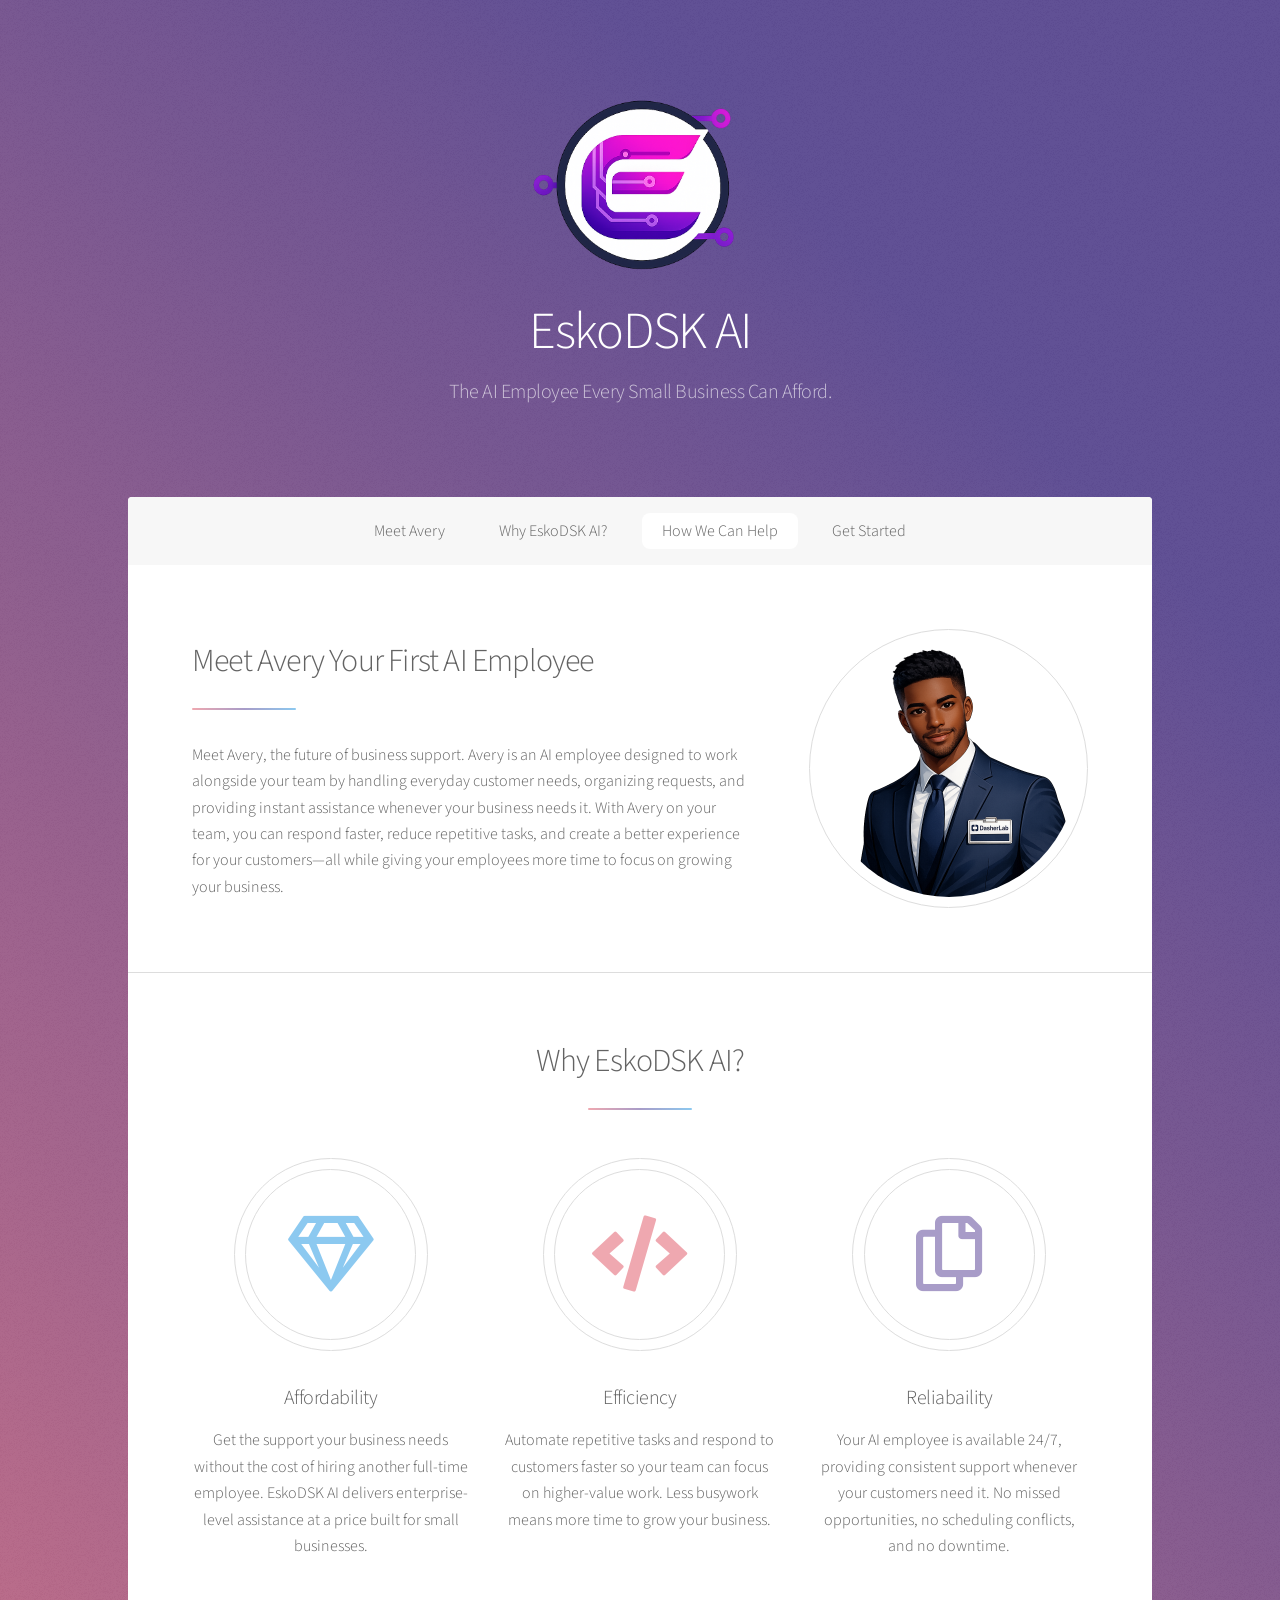
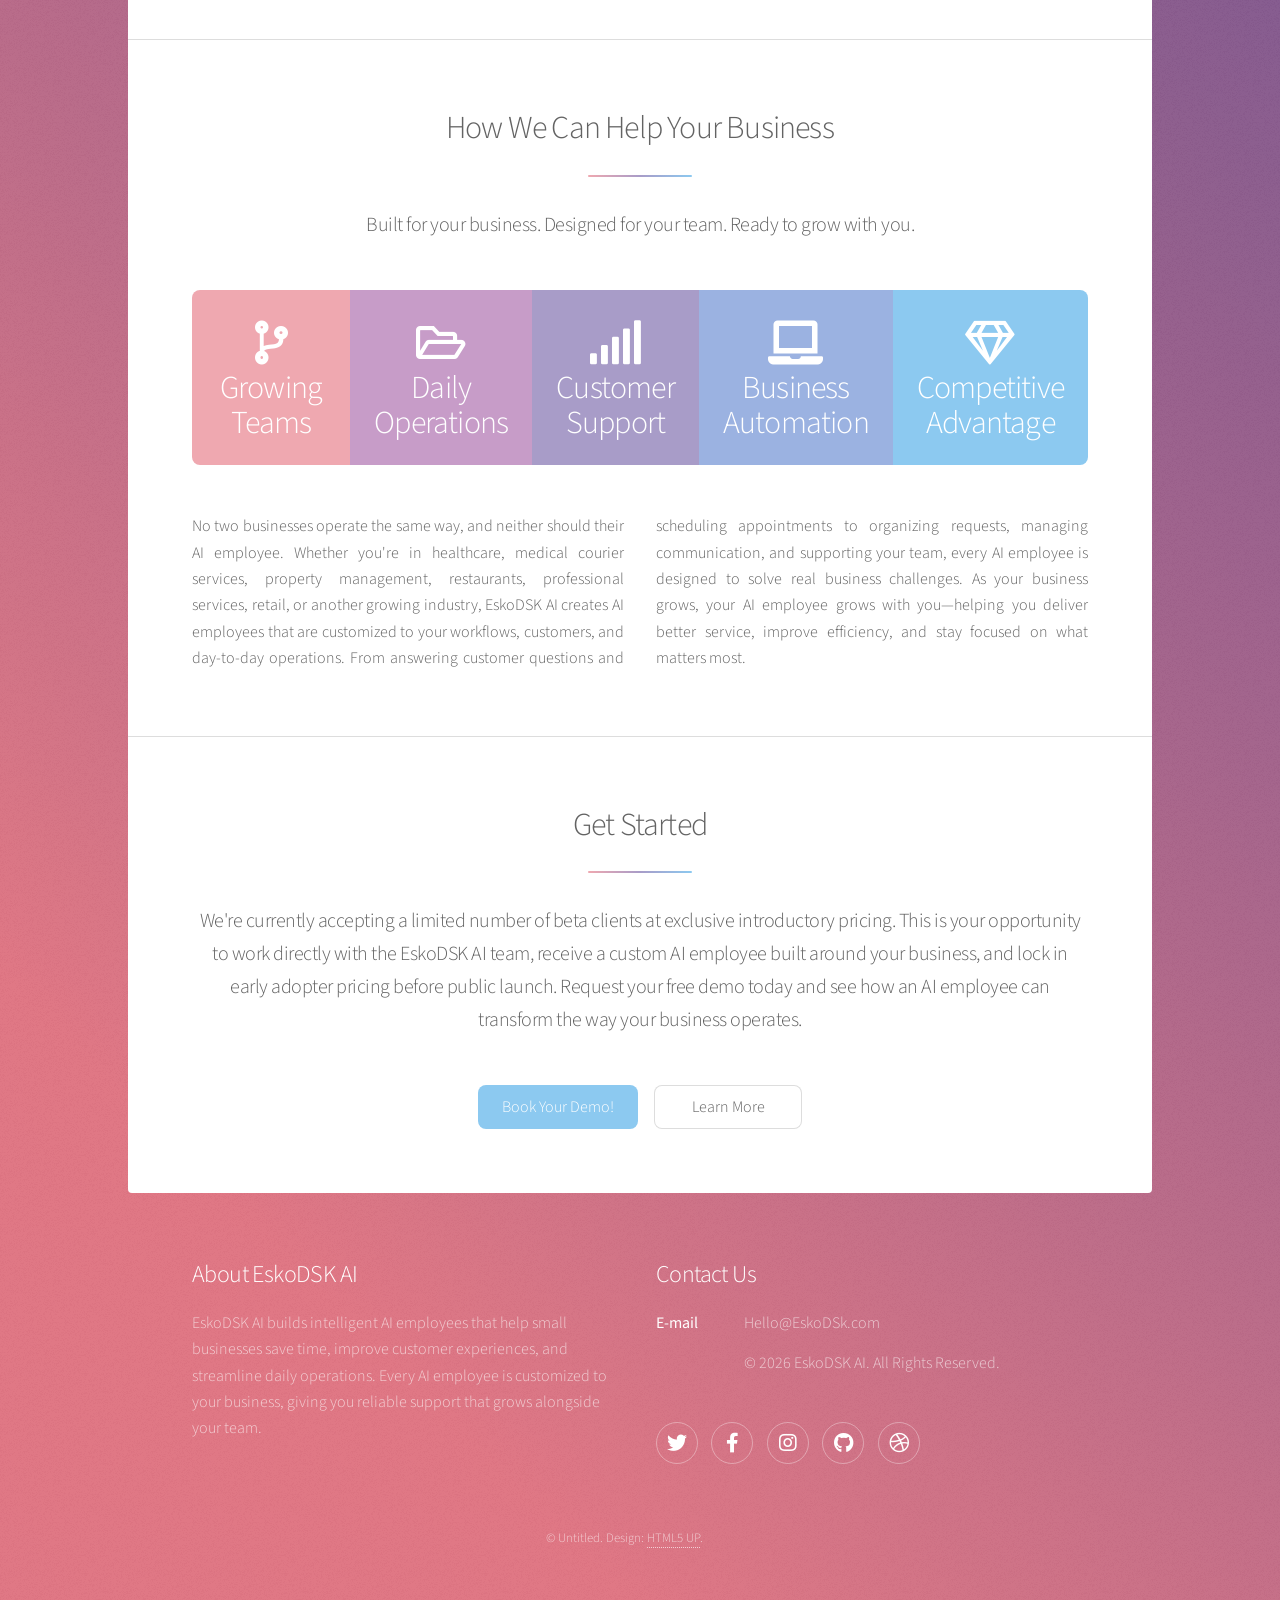
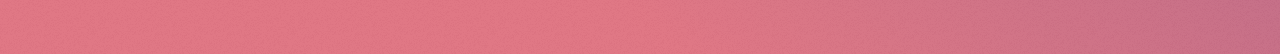
==== commit 2b36881a: "17" ====
--- a/index.html
+++ b/index.html
@@ -139,7 +139,7 @@
 								<dt>E-mail</dt>
 								<dd>Hello@EskoDSk.com</dd>
 								
-								<dt>© 2026 EskoDSK AI. All Rights Reserved.</dt>
+								<dd>© 2026 EskoDSK AI. All Rights Reserved.</dd>
 								
 							</dl>
 							<ul class="icons">
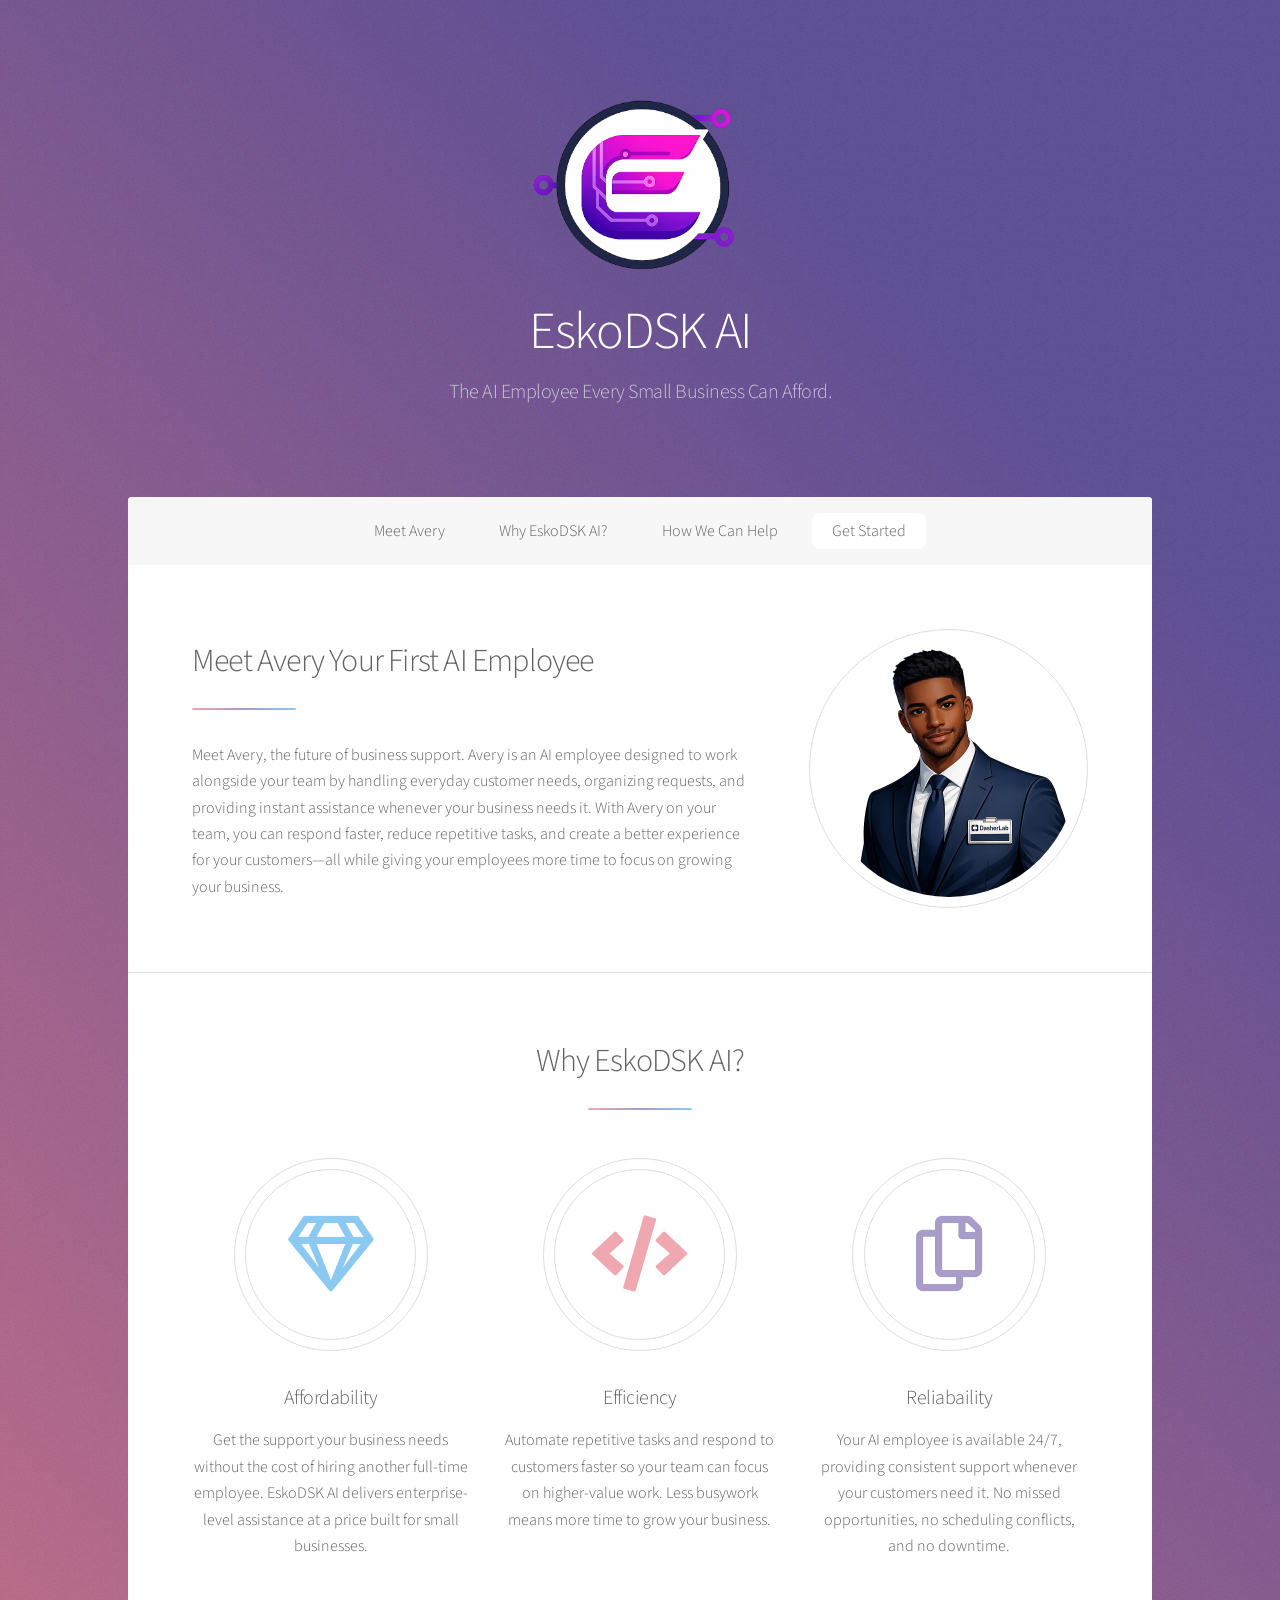
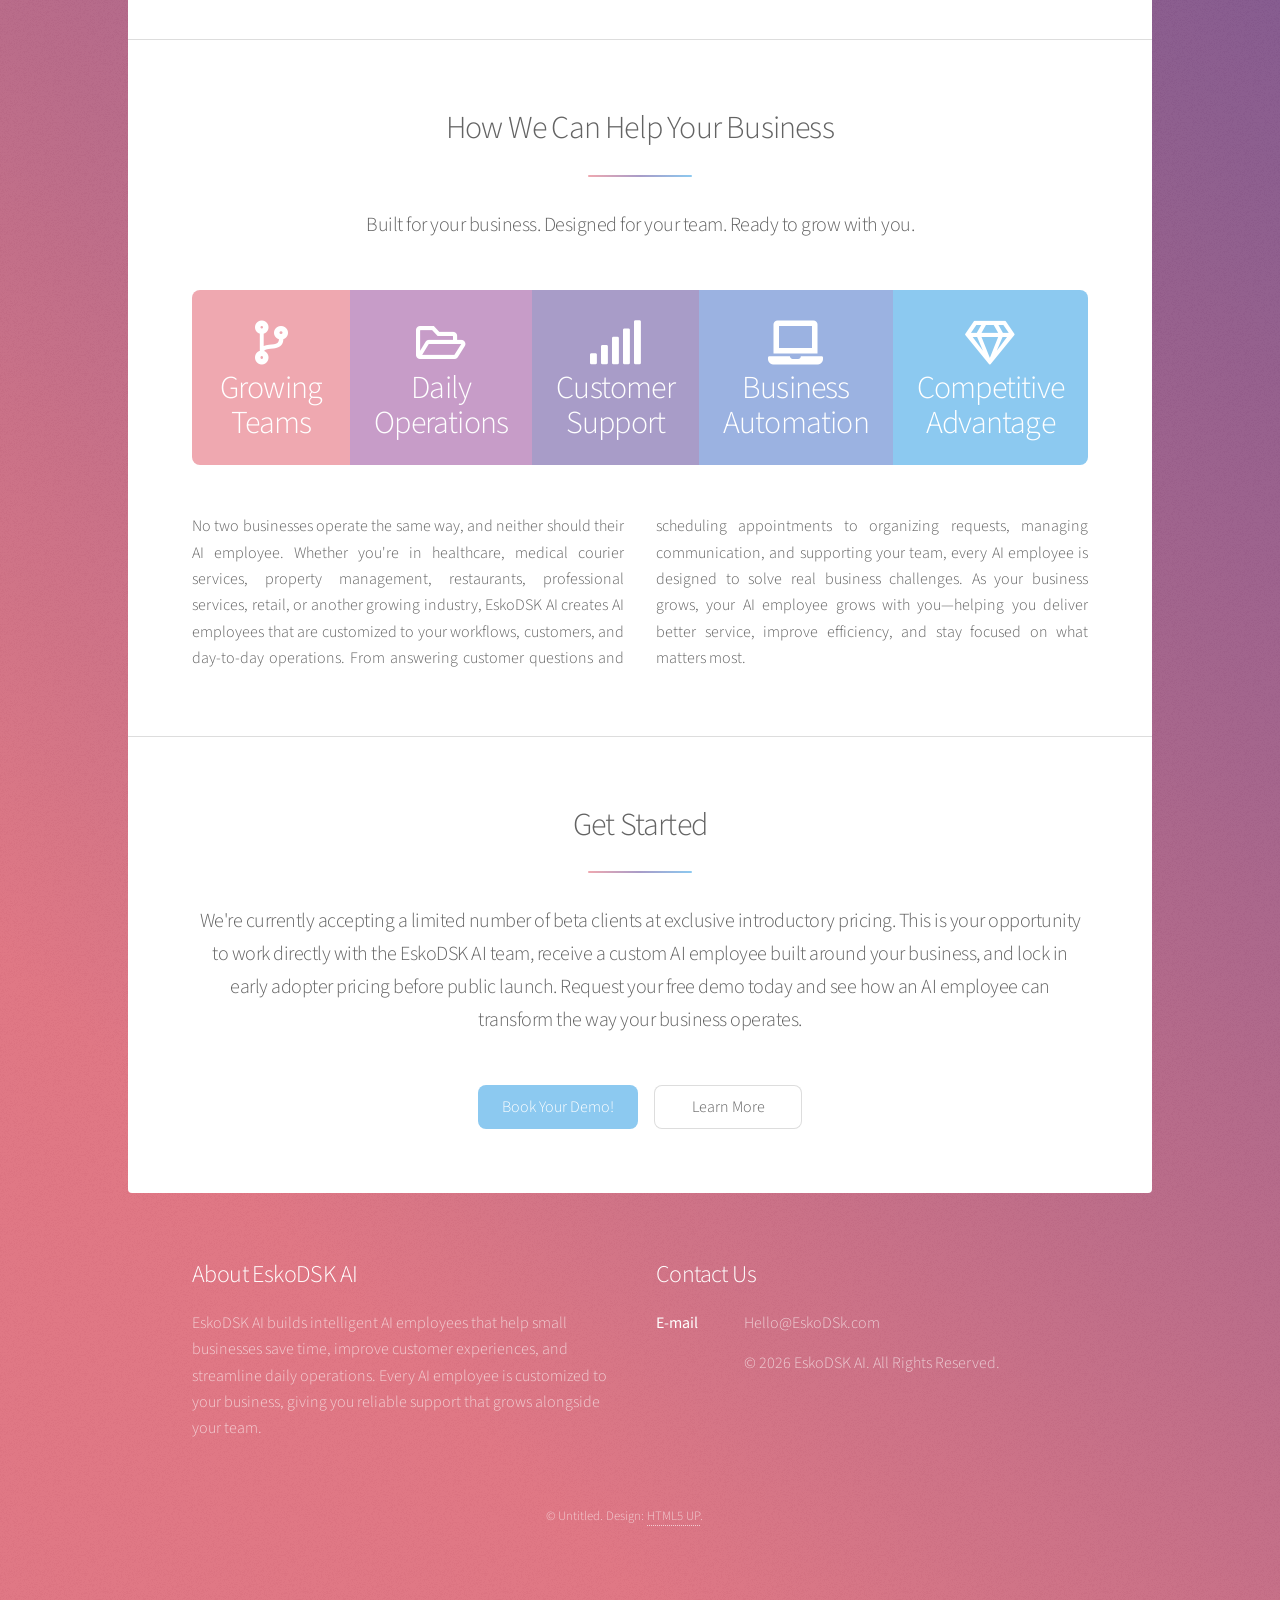
==== commit e115c9b4: "18" ====
--- a/index.html
+++ b/index.html
@@ -142,13 +142,7 @@
 								<dd>© 2026 EskoDSK AI. All Rights Reserved.</dd>
 								
 							</dl>
-							<ul class="icons">
-								<li><a href="#" class="icon brands fa-twitter alt"><span class="label">Twitter</span></a></li>
-								<li><a href="#" class="icon brands fa-facebook-f alt"><span class="label">Facebook</span></a></li>
-								<li><a href="#" class="icon brands fa-instagram alt"><span class="label">Instagram</span></a></li>
-								<li><a href="#" class="icon brands fa-github alt"><span class="label">GitHub</span></a></li>
-								<li><a href="#" class="icon brands fa-dribbble alt"><span class="label">Dribbble</span></a></li>
-							</ul>
+						
 						</section>
 						<p class="copyright">&copy; Untitled. Design: <a href="https://html5up.net">HTML5 UP</a>.</p>
 					</footer>
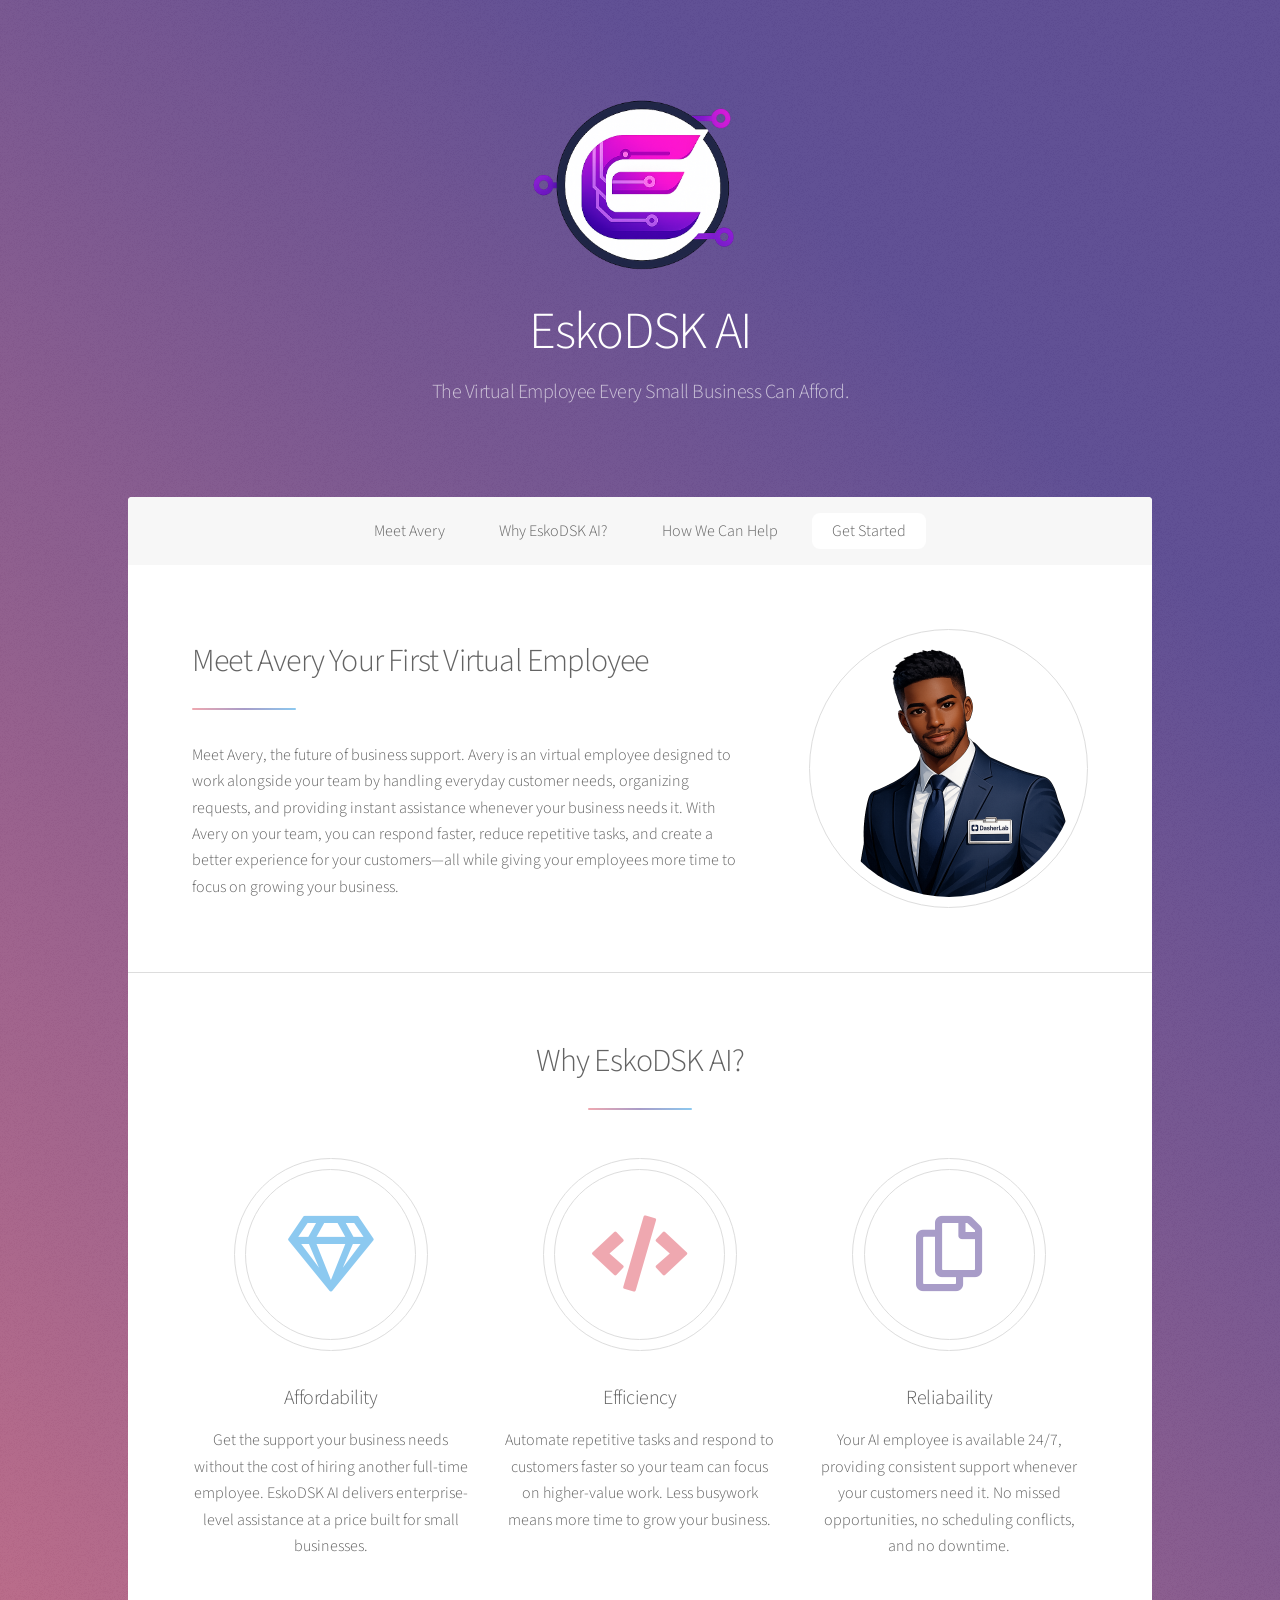
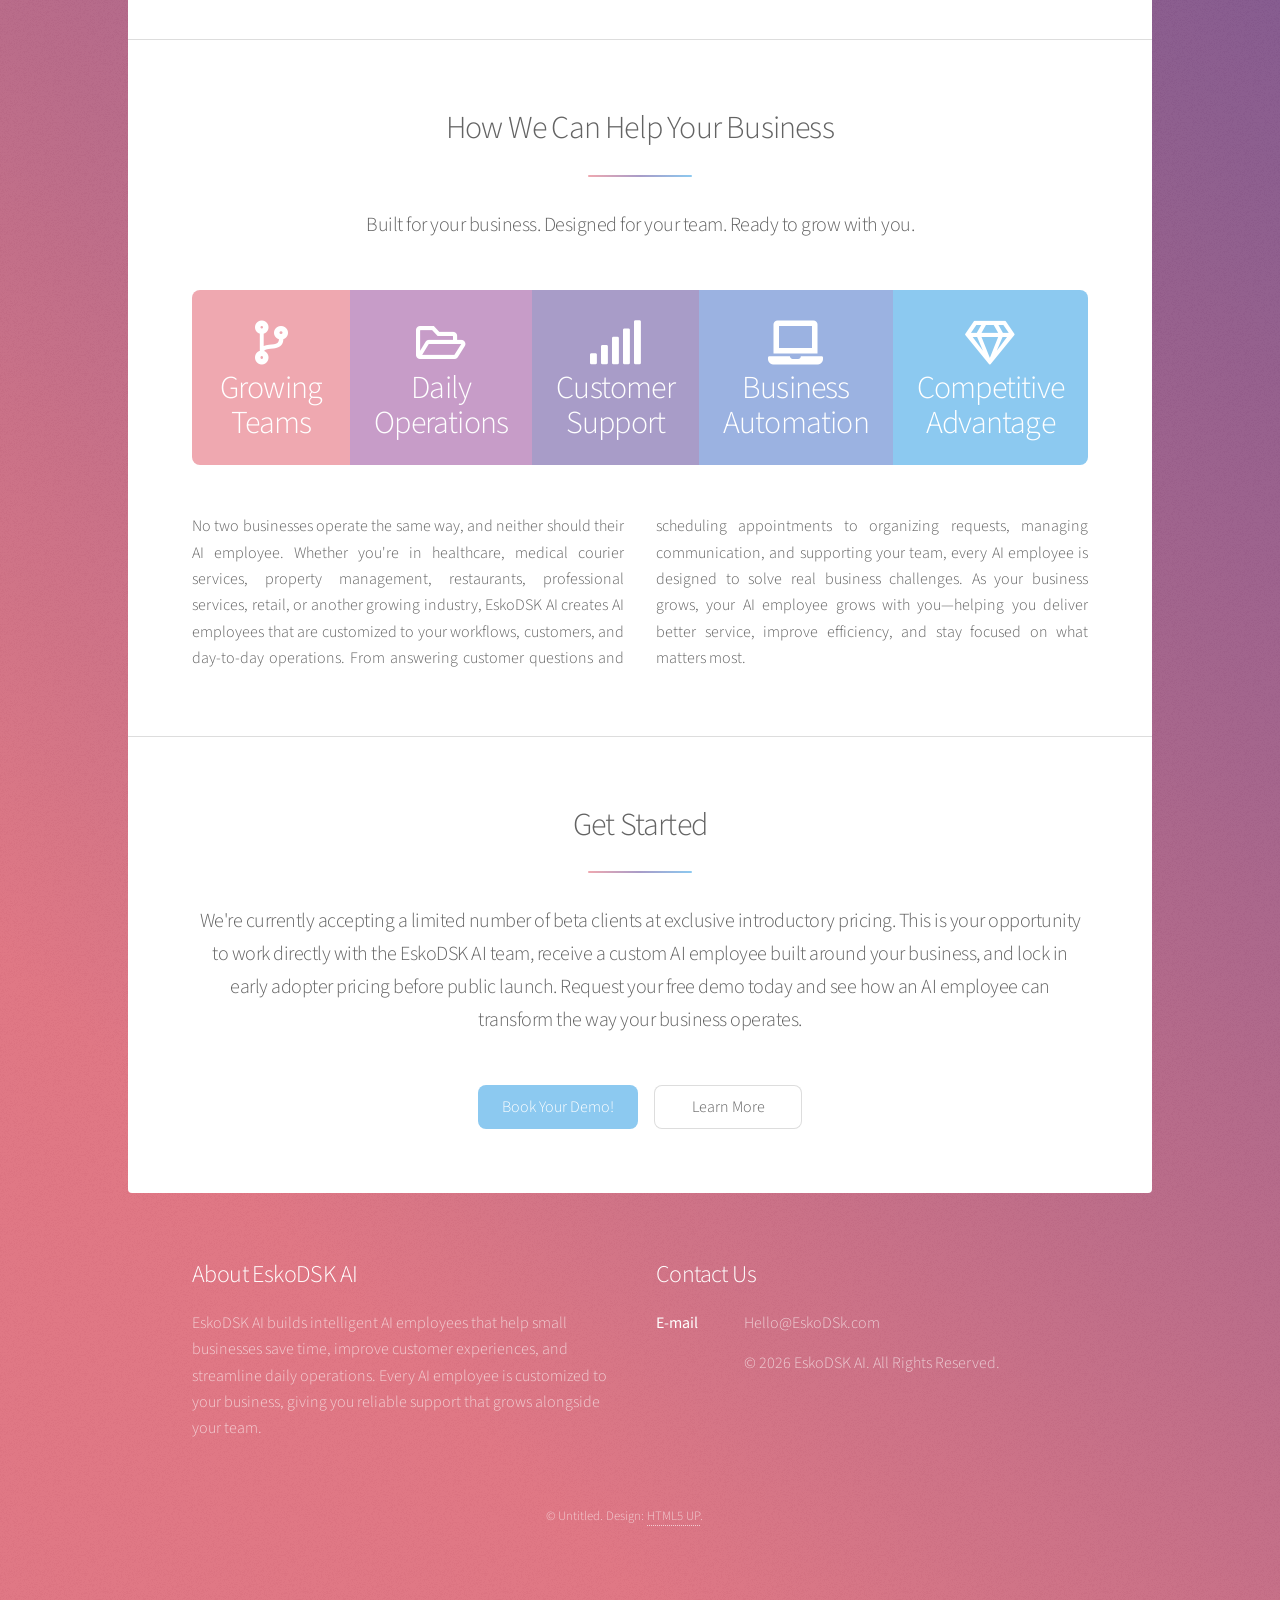
==== commit 433b4f16: "3" ====
--- a/index.html
+++ b/index.html
@@ -21,7 +21,7 @@
 					<header id="header" class="alt">
 						<span class="logo"><img src="images/logo.png" alt="" /></span>
 						<h1>EskoDSK AI</h1>
-						<p>The AI Employee Every Small Business Can Afford.<br />
+						<p>The Virtual Employee Every Small Business Can Afford.<br />
 					   </p>
 					</header>
 
@@ -43,9 +43,9 @@
 								<div class="spotlight">
 									<div class="content">
 										<header class="major">
-											<h2>Meet Avery Your First AI Employee</h2>
+											<h2>Meet Avery Your First Virtual Employee</h2>
 										</header>
-										<p>Meet Avery, the future of business support. Avery is an AI employee designed to work alongside your team by handling everyday customer needs, organizing requests, and providing instant assistance whenever your business needs it. With Avery on your team, you can respond faster, reduce repetitive tasks, and create a better experience for your customers—all while giving your employees more time to focus on growing your business.</p>
+										<p>Meet Avery, the future of business support. Avery is an virtual employee designed to work alongside your team by handling everyday customer needs, organizing requests, and providing instant assistance whenever your business needs it. With Avery on your team, you can respond faster, reduce repetitive tasks, and create a better experience for your customers—all while giving your employees more time to focus on growing your business.</p>
 									</div>
 									<span class="image"><img src="images/pic01.png" alt="" /></span>
 								</div>
@@ -118,7 +118,7 @@
 								</header>
 								<footer class="major">
 									<ul class="actions special">
-										<li><a href="generic.html" class="button primary">Book Your Demo!</a></li>
+										<li><a href="book-demo.html" class="button primary">Book Your Demo!</a></li>
 										<li><a href="generic.html" class="button">Learn More</a></li>
 									</ul>
 								</footer>
--- a/assets/css/main.css
+++ b/assets/css/main.css
@@ -3782,4 +3782,98 @@
 				max-width: 100%;
 			}
 
-		}+		}
+
+		/* Learn More Sections */
+
+
+.learn-section,
+.beta-section,
+.faq-section {
+
+    max-width: 1100px;
+    margin: auto;
+
+}
+
+
+
+.feature-grid {
+
+    display: grid;
+    grid-template-columns: repeat(auto-fit, minmax(250px, 1fr));
+    gap: 20px;
+    margin-top: 30px;
+
+}
+
+
+
+.feature-card,
+.faq-item,
+.beta-content {
+
+    background: #ffffff;
+    border: 1px solid rgba(0, 0, 0, 0.08);
+    box-shadow: 0 1px 3px rgba(0, 0, 0, 0.08);
+    padding: 25px;
+    border-radius: 12px;
+    margin-bottom: 20px;
+
+}
+
+
+
+.feature-card h3,
+.faq-item h3 {
+
+    margin-top: 0;
+    font-size: 1.4rem;
+    font-weight: 700;
+    color: #111111;
+
+}
+
+
+
+.faq-item p {
+
+    font-size: 1rem;
+    line-height: 1.7;
+    color: #333333;
+    margin: 0.75rem 0 0 0;
+
+}
+
+.faq-section h2 {
+
+    font-size: 2rem;
+    font-weight: 700;
+    color: #111111;
+    margin-bottom: 1rem;
+
+}
+
+.beta-section {
+
+    text-align: center;
+
+}
+
+
+
+.beta-content ul {
+
+    text-align: left;
+    max-width: 500px;
+    margin: 20px auto;
+
+}
+
+
+
+.beta-content li {
+
+    margin-bottom: 12px;
+
+}
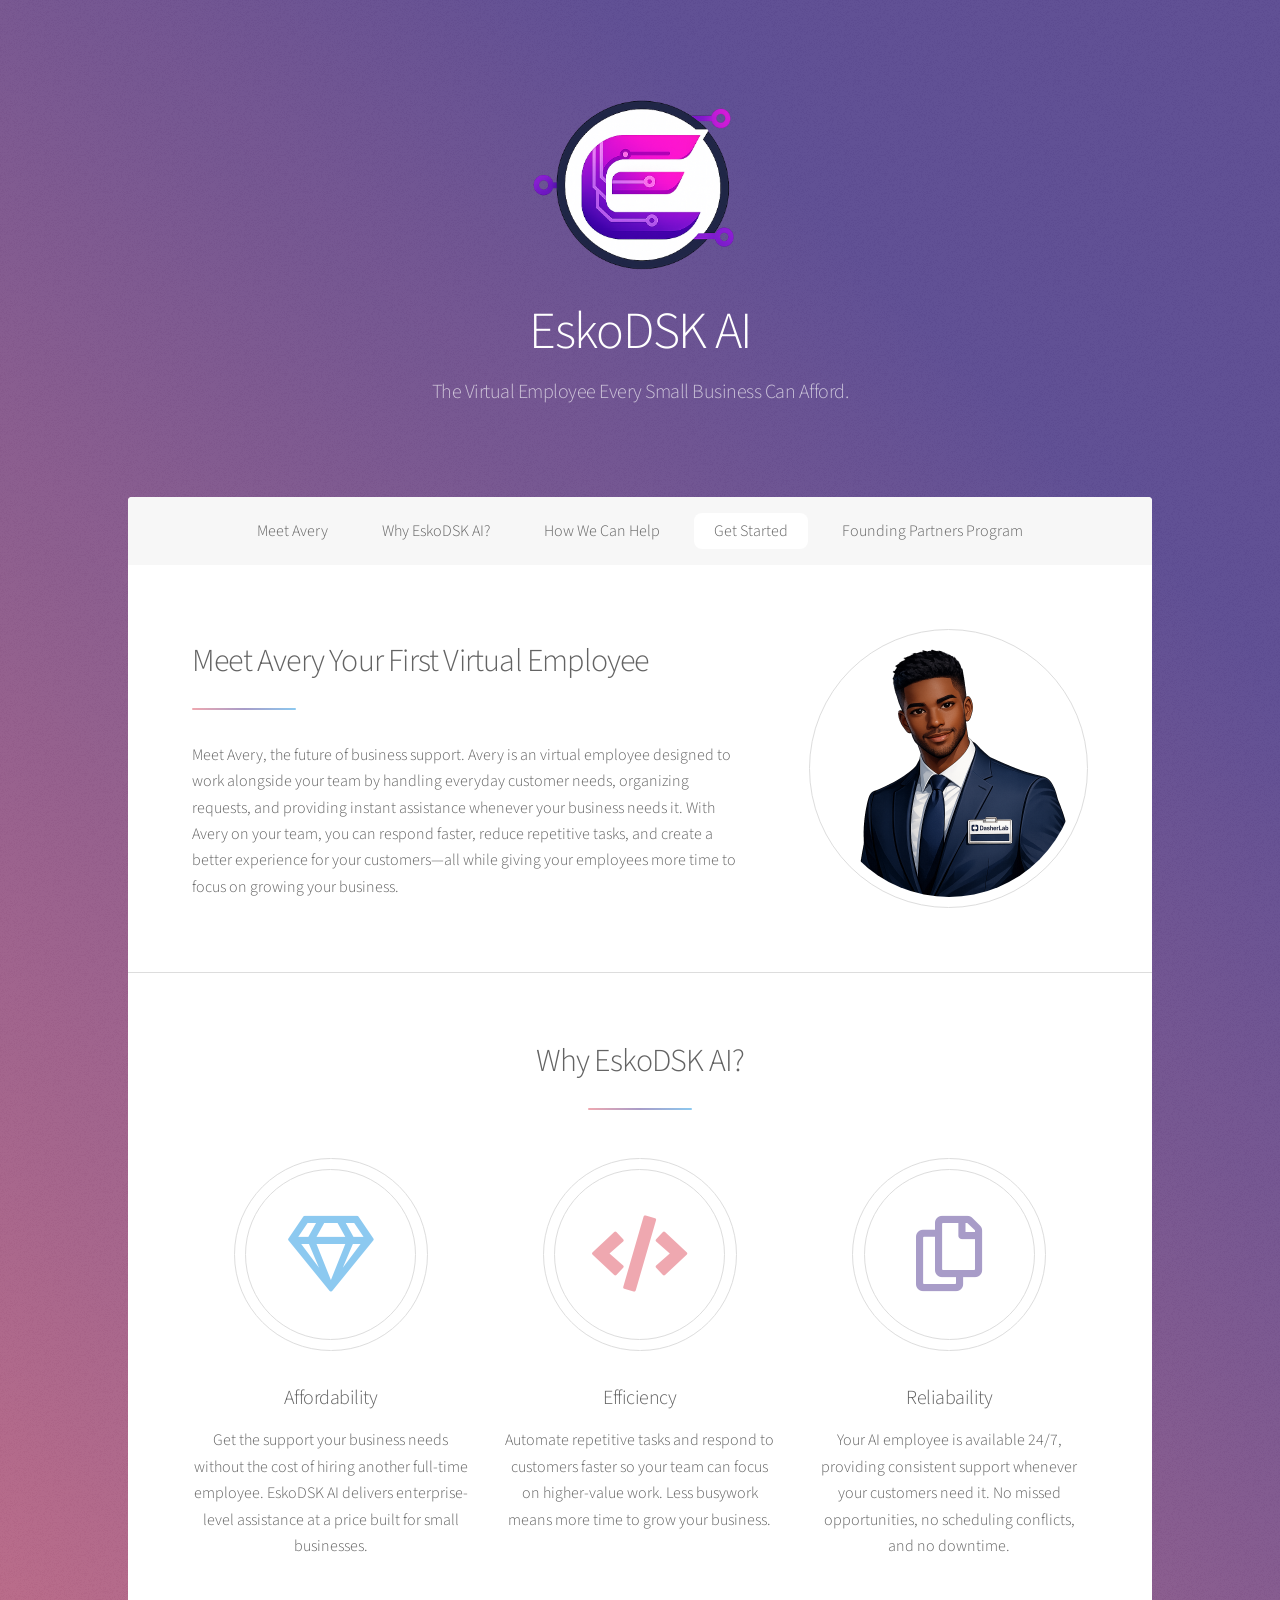
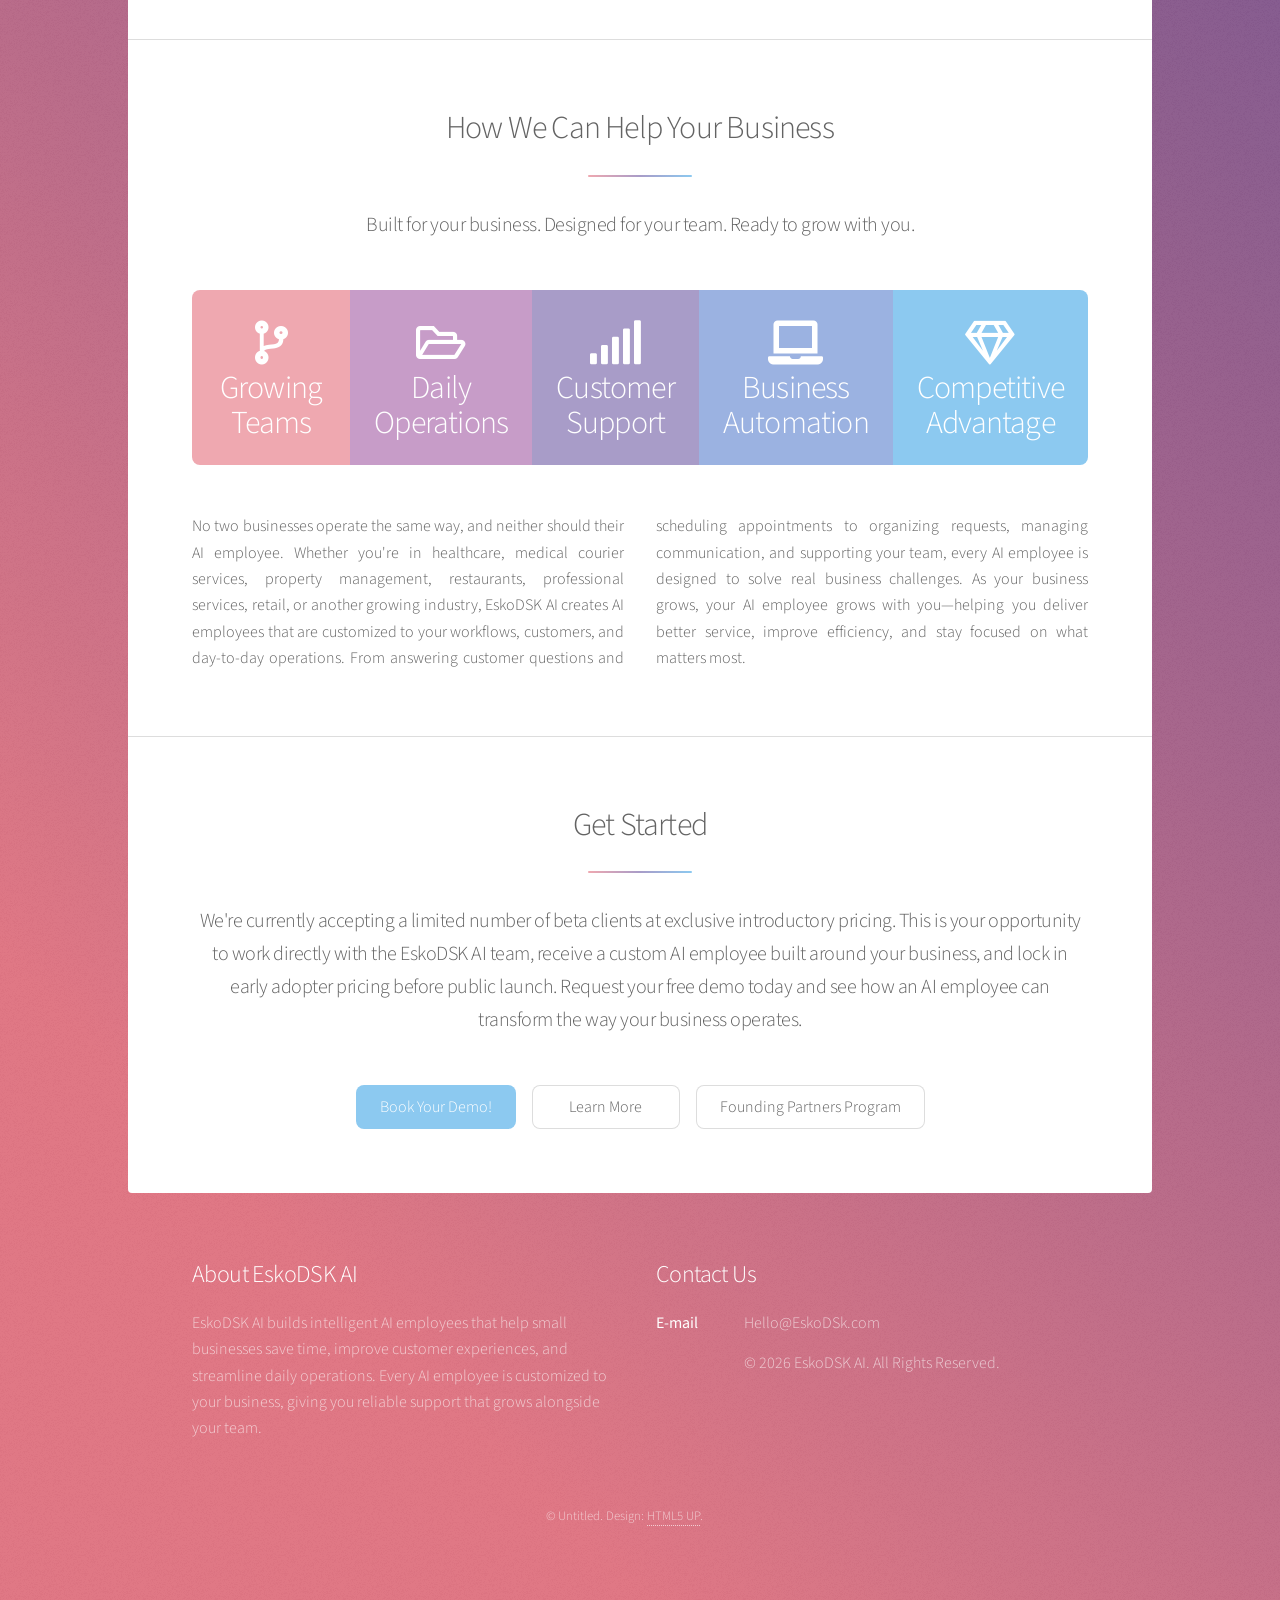
==== commit 614a1eeb: "fpp" ====
--- a/index.html
+++ b/index.html
@@ -32,6 +32,7 @@
 							<li><a href="#first">Why EskoDSK AI?</a></li>
 							<li><a href="#second">How We Can Help</a></li>
 							<li><a href="#cta">Get Started</a></li>
+							<li><a href="founding-partners-program.html">Founding Partners Program</a></li>
 						</ul>
 					</nav>
 
@@ -120,6 +121,7 @@
 									<ul class="actions special">
 										<li><a href="book-demo.html" class="button primary">Book Your Demo!</a></li>
 										<li><a href="generic.html" class="button">Learn More</a></li>
+										<li><a href="founding-partners-program.html" class="button">Founding Partners Program</a></li>
 									</ul>
 								</footer>
 							</section>
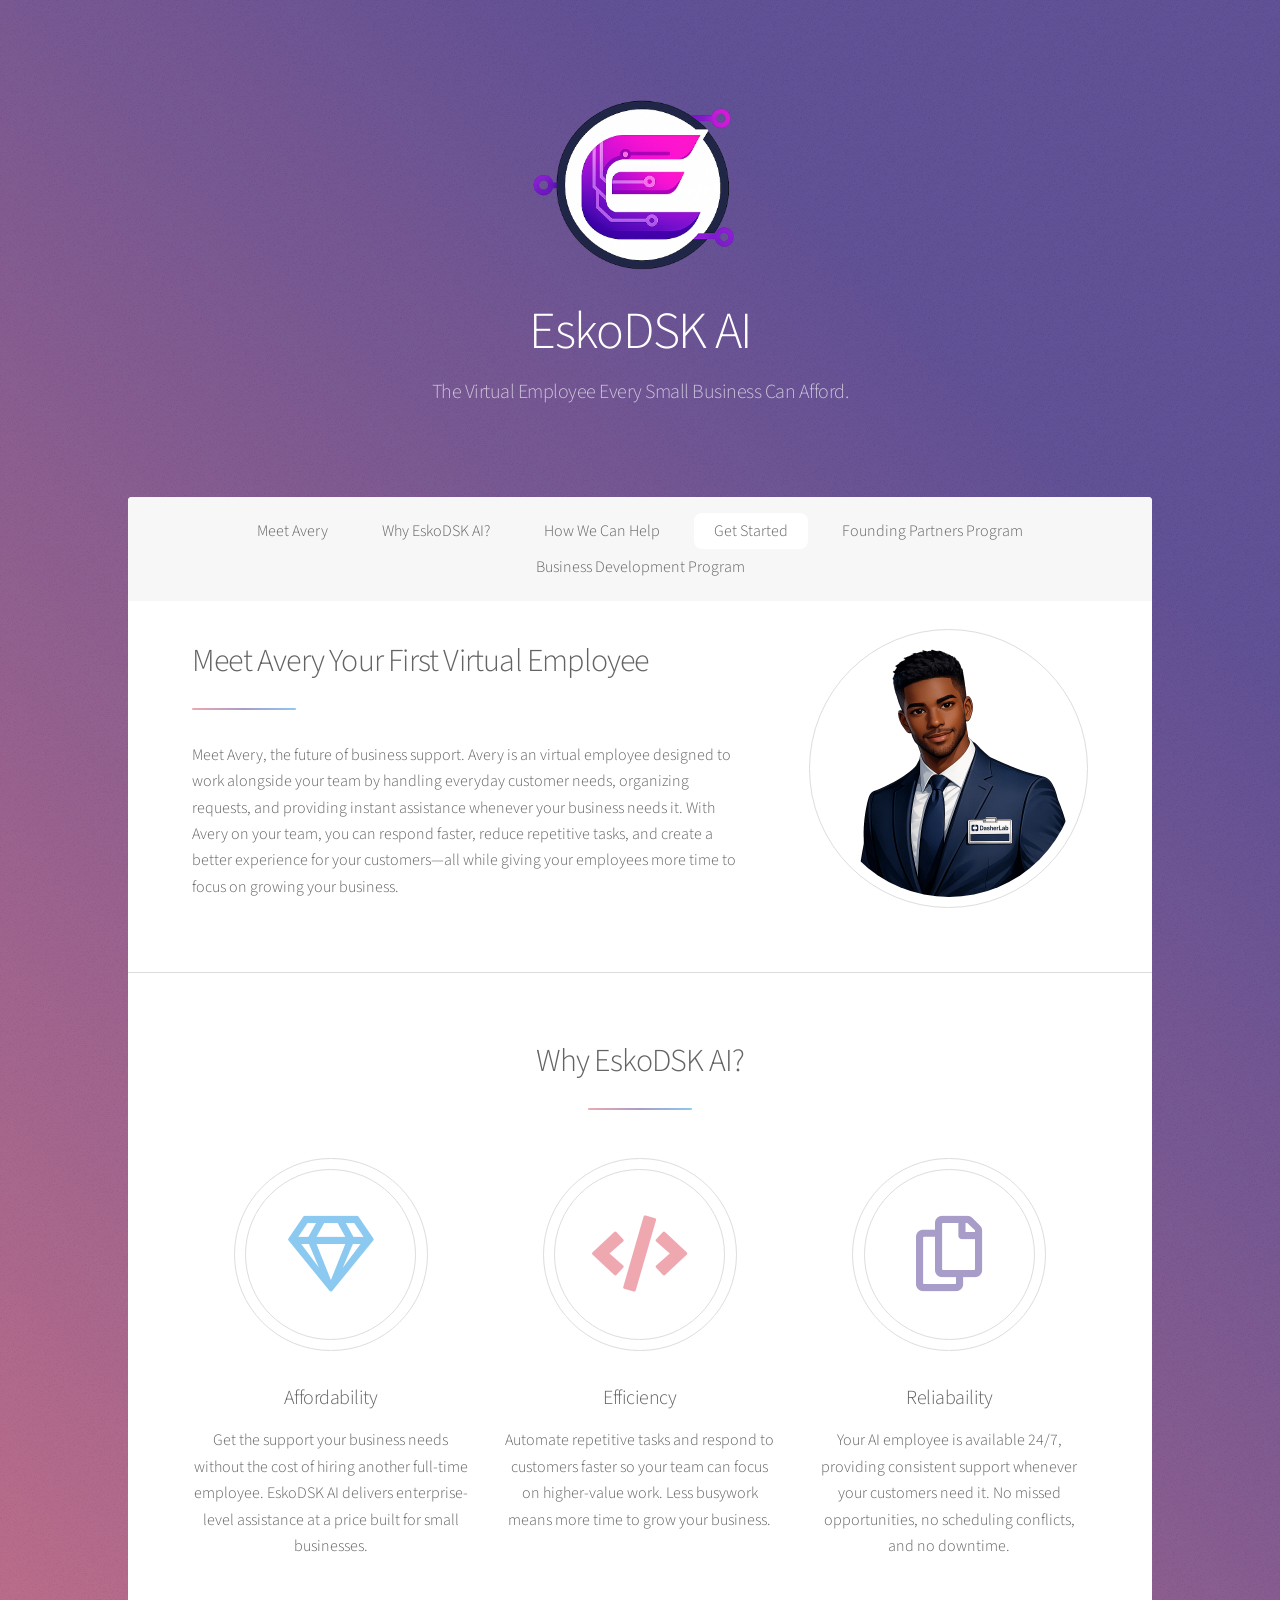
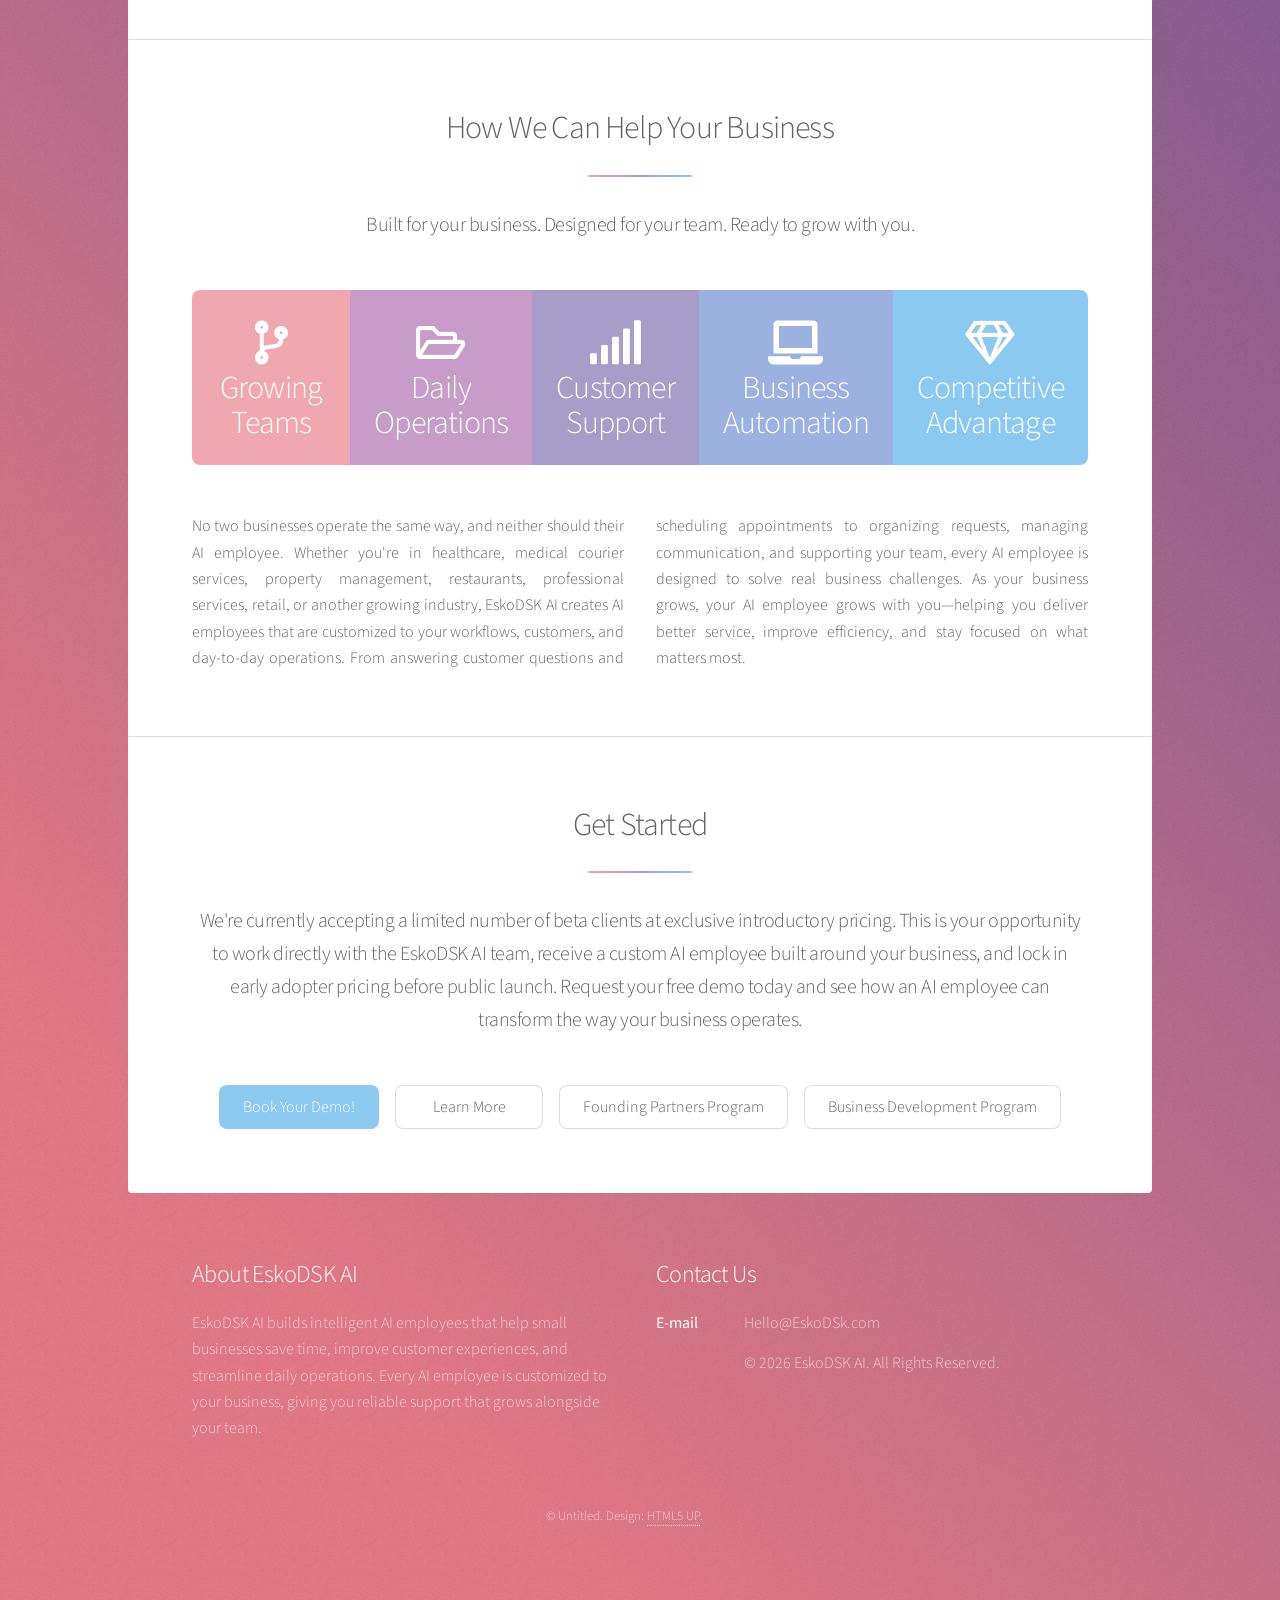
==== commit 2ce8461c: "bdp" ====
--- a/index.html
+++ b/index.html
@@ -33,6 +33,7 @@
 							<li><a href="#second">How We Can Help</a></li>
 							<li><a href="#cta">Get Started</a></li>
 							<li><a href="founding-partners-program.html">Founding Partners Program</a></li>
+							<li><a href="business-development-program.html">Business Development Program</a></li>
 						</ul>
 					</nav>
 
@@ -122,6 +123,7 @@
 										<li><a href="book-demo.html" class="button primary">Book Your Demo!</a></li>
 										<li><a href="generic.html" class="button">Learn More</a></li>
 										<li><a href="founding-partners-program.html" class="button">Founding Partners Program</a></li>
+										<li><a href="business-development-program.html" class="button">Business Development Program</a></li>
 									</ul>
 								</footer>
 							</section>
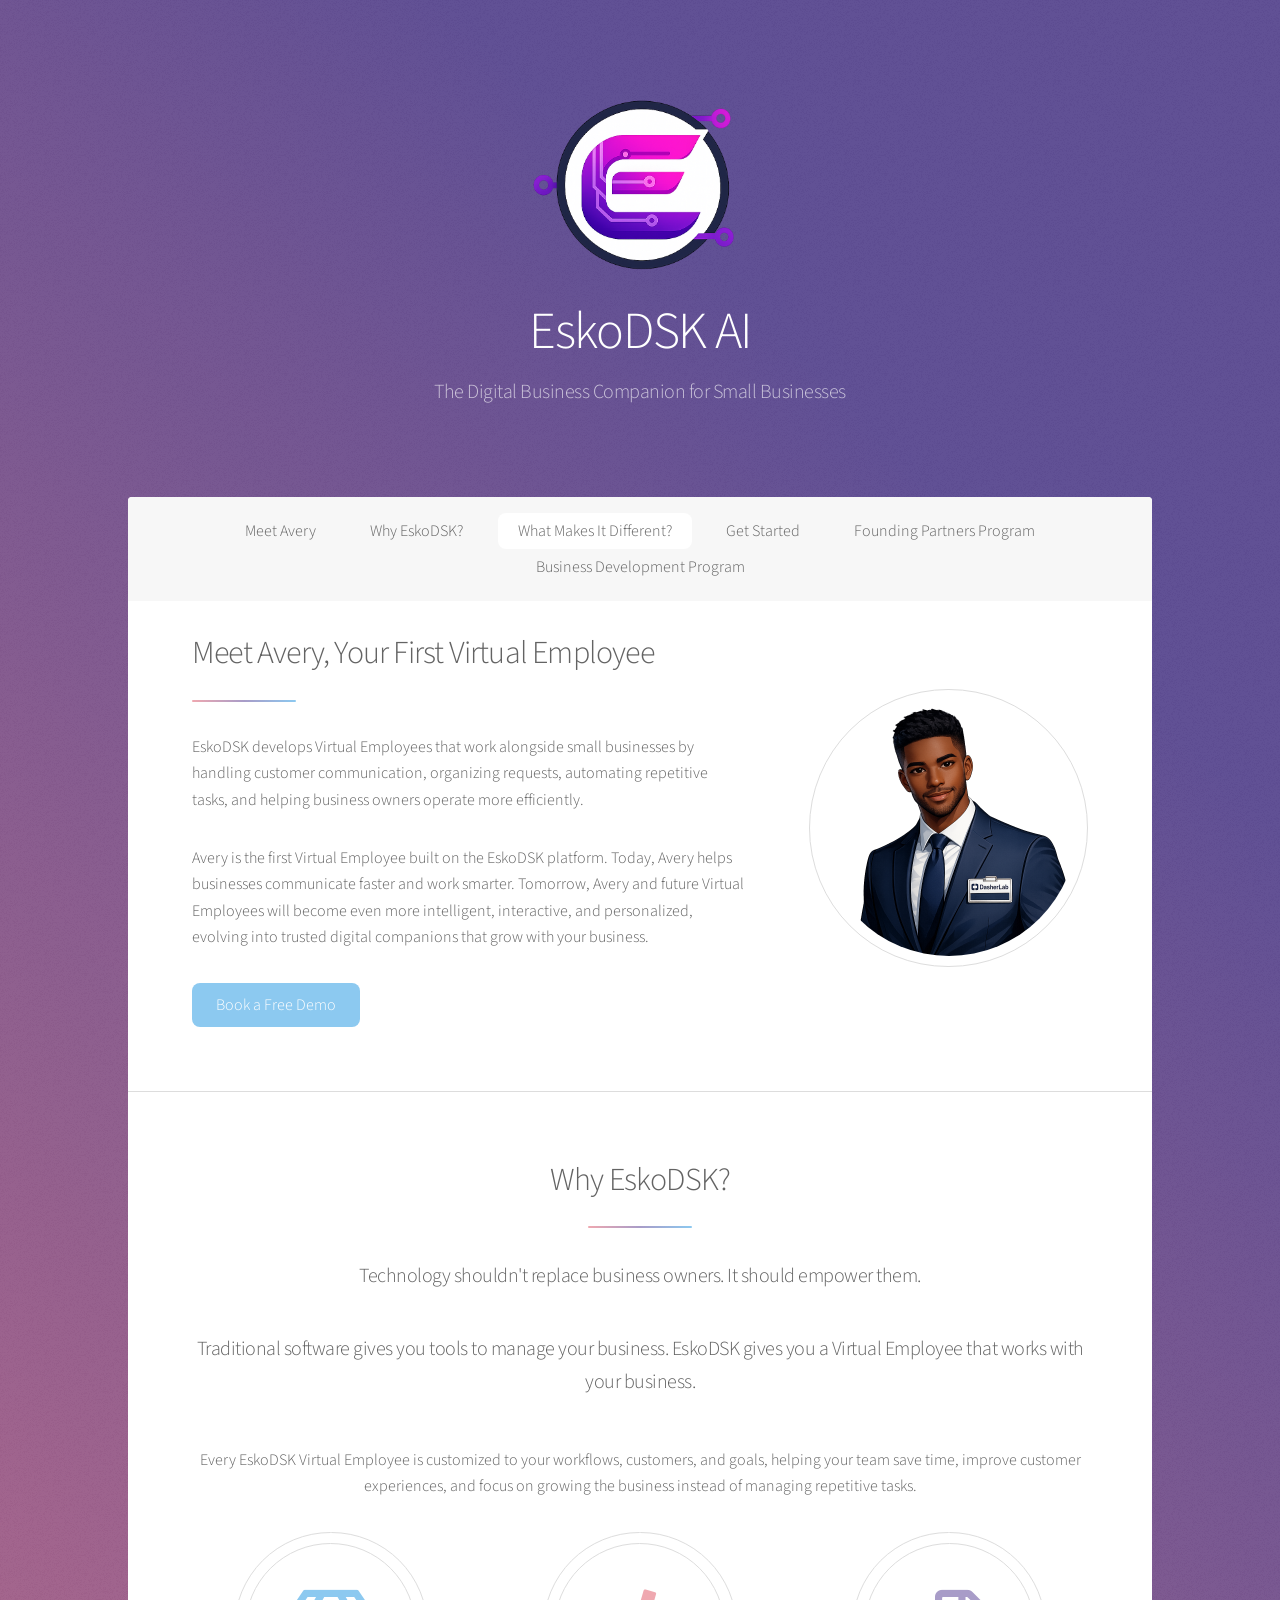
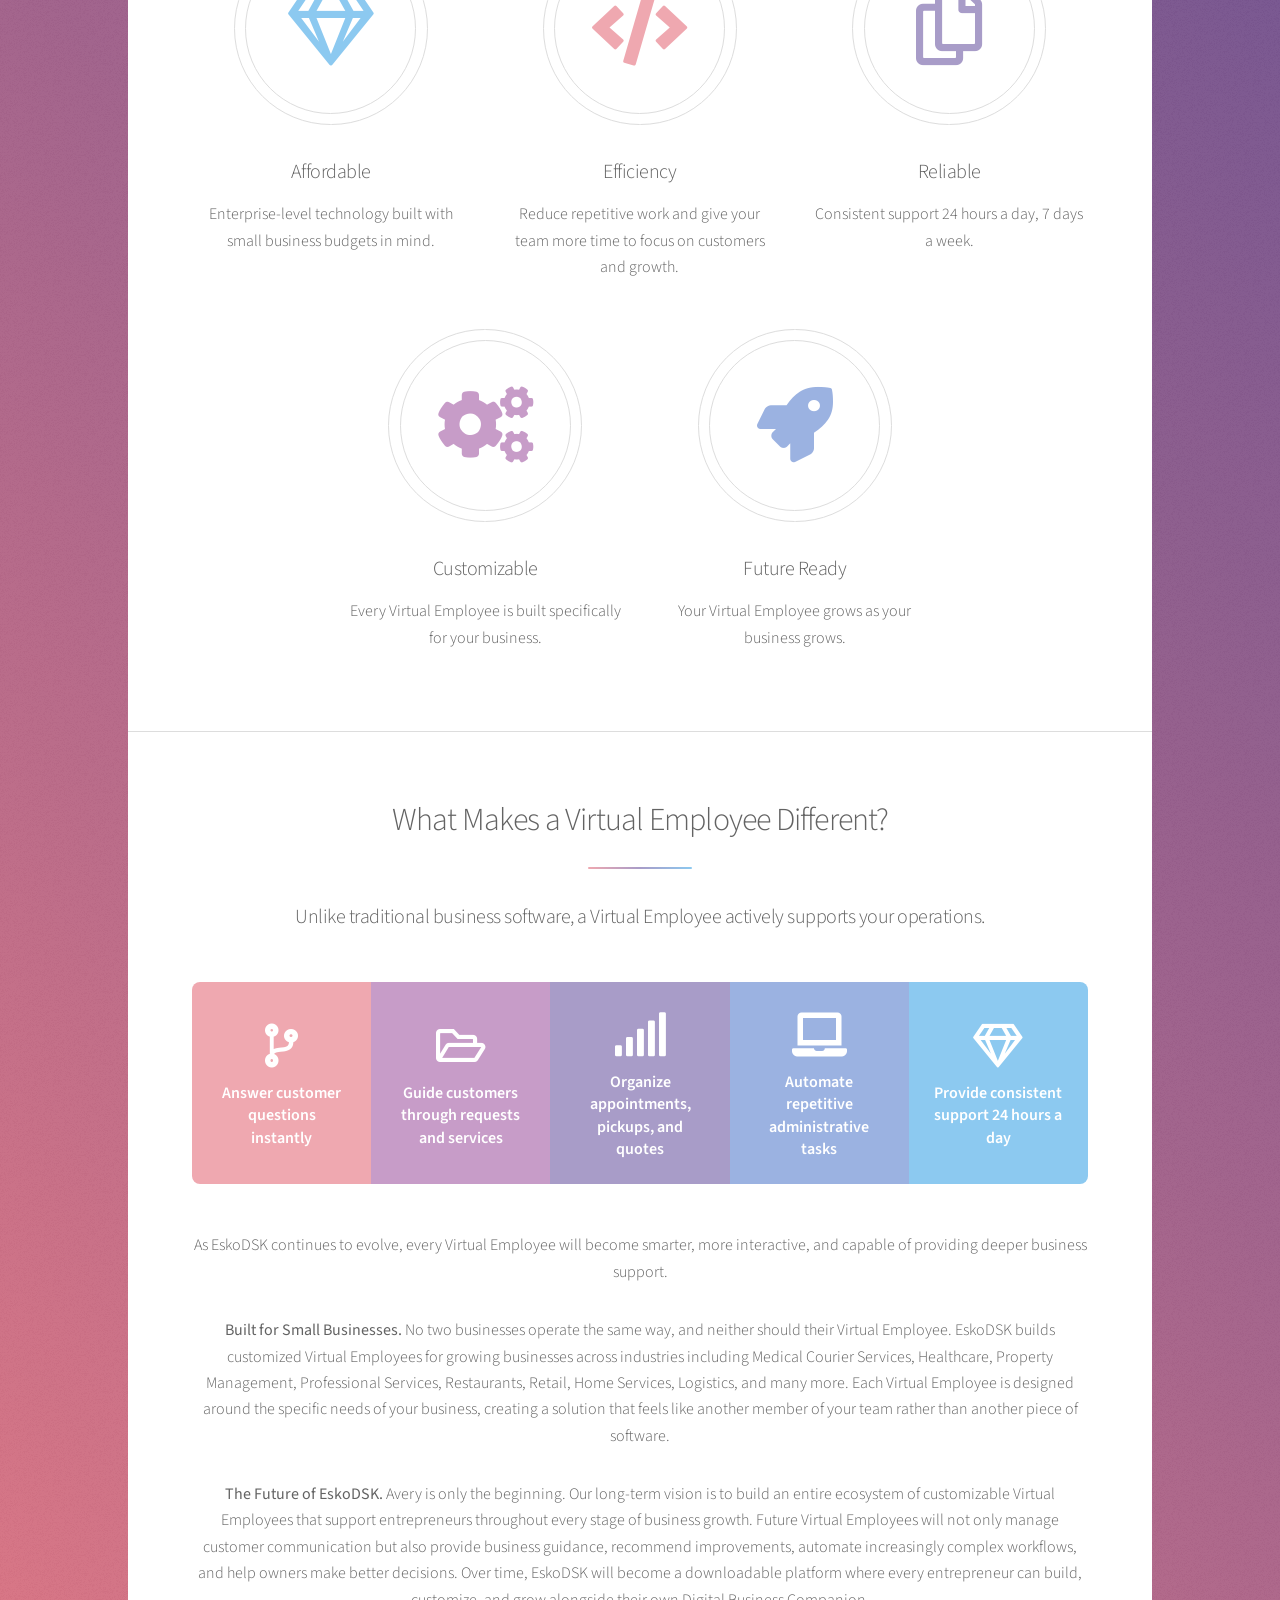
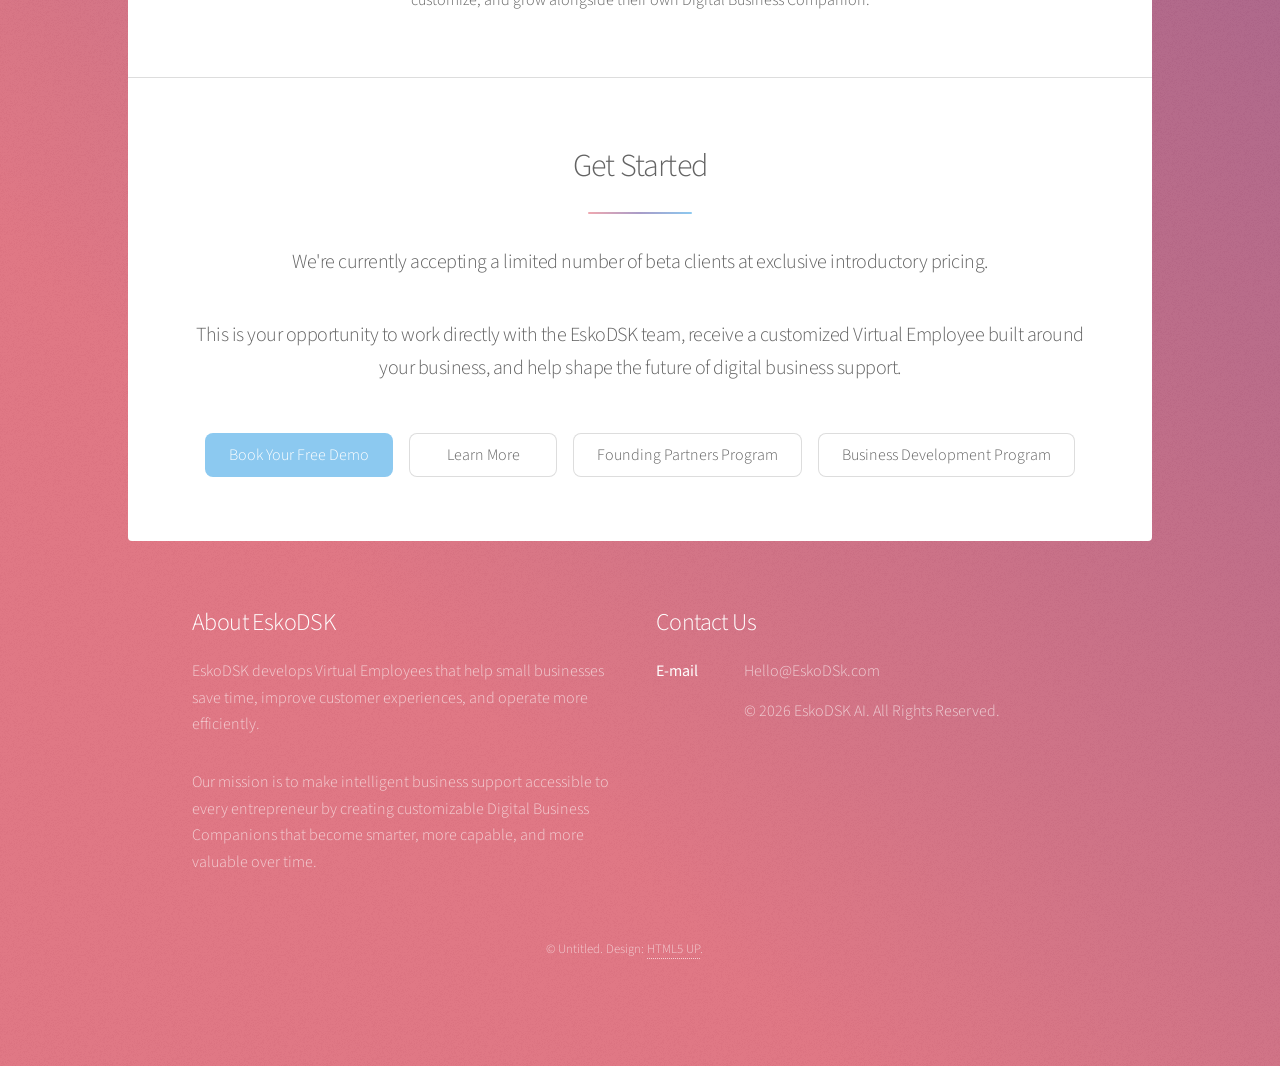
==== commit 657076f6: "5" ====
--- a/index.html
+++ b/index.html
@@ -10,6 +10,37 @@
 		<meta charset="utf-8" />
 		<meta name="viewport" content="width=device-width, initial-scale=1, user-scalable=no" />
 		<link rel="stylesheet" href="assets/css/main.css" />
+		<style>
+			.statistics.value-list li {
+				display: flex;
+				flex-direction: column;
+				align-items: center;
+				justify-content: center;
+				gap: 0.5rem;
+			}
+
+			.statistics.value-list li .icon {
+				display: block;
+				margin: 0 auto;
+			}
+
+			.statistics.value-list li strong,
+			.statistics.value-list li b {
+				font-size: 1rem;
+				line-height: 1.4;
+				font-weight: 600;
+				letter-spacing: 0;
+				max-width: 20ch;
+				margin: 0 auto;
+			}
+
+			@media screen and (max-width: 736px) {
+				.statistics.value-list li strong,
+				.statistics.value-list li b {
+					font-size: 1rem;
+				}
+			}
+		</style>
 		<noscript><link rel="stylesheet" href="assets/css/noscript.css" /></noscript>
 	</head>
 	<body class="is-preload">
@@ -21,7 +52,7 @@
 					<header id="header" class="alt">
 						<span class="logo"><img src="images/logo.png" alt="" /></span>
 						<h1>EskoDSK AI</h1>
-						<p>The Virtual Employee Every Small Business Can Afford.<br />
+						<p>The Digital Business Companion for Small Businesses<br />
 					   </p>
 					</header>
 
@@ -29,8 +60,8 @@
 					<nav id="nav">
 						<ul>
 							<li><a href="#intro" class="active">Meet Avery</a></li>
-							<li><a href="#first">Why EskoDSK AI?</a></li>
-							<li><a href="#second">How We Can Help</a></li>
+							<li><a href="#first">Why EskoDSK?</a></li>
+							<li><a href="#second">What Makes It Different?</a></li>
 							<li><a href="#cta">Get Started</a></li>
 							<li><a href="founding-partners-program.html">Founding Partners Program</a></li>
 							<li><a href="business-development-program.html">Business Development Program</a></li>
@@ -45,9 +76,13 @@
 								<div class="spotlight">
 									<div class="content">
 										<header class="major">
-											<h2>Meet Avery Your First Virtual Employee</h2>
+											<h2>Meet Avery, Your First Virtual Employee</h2>
 										</header>
-										<p>Meet Avery, the future of business support. Avery is an virtual employee designed to work alongside your team by handling everyday customer needs, organizing requests, and providing instant assistance whenever your business needs it. With Avery on your team, you can respond faster, reduce repetitive tasks, and create a better experience for your customers—all while giving your employees more time to focus on growing your business.</p>
+										<p>EskoDSK develops Virtual Employees that work alongside small businesses by handling customer communication, organizing requests, automating repetitive tasks, and helping business owners operate more efficiently.</p>
+										<p>Avery is the first Virtual Employee built on the EskoDSK platform. Today, Avery helps businesses communicate faster and work smarter. Tomorrow, Avery and future Virtual Employees will become even more intelligent, interactive, and personalized, evolving into trusted digital companions that grow with your business.</p>
+										<ul class="actions">
+											<li><a href="book-demo.html" class="button primary">Book a Free Demo</a></li>
+										</ul>
 									</div>
 									<span class="image"><img src="images/pic01.png" alt="" /></span>
 								</div>
@@ -56,25 +91,38 @@
 						<!-- First Section -->
 							<section id="first" class="main special">
 								<header class="major">
-									<h2>Why EskoDSK AI?</h2>
+									<h2>Why EskoDSK?</h2>
+									<p>Technology shouldn't replace business owners. It should empower them.</p>
+									<p>Traditional software gives you tools to manage your business. EskoDSK gives you a Virtual Employee that works with your business.</p>
 								</header>
+								<p>Every EskoDSK Virtual Employee is customized to your workflows, customers, and goals, helping your team save time, improve customer experiences, and focus on growing the business instead of managing repetitive tasks.</p>
 								<ul class="features">
 									<li>
 										<span class="icon major style5 fa-gem"></span>
-										<h3>Affordability</h3>
-										<p>Get the support your business needs without the cost of hiring another full-time employee. EskoDSK AI delivers enterprise-level assistance at a price built for small businesses.</p>
+										<h3>Affordable</h3>
+										<p>Enterprise-level technology built with small business budgets in mind.</p>
 									</li>
 									<li>
 										<span class="icon solid major style1 fa-code"></span>
 
 										<h3>Efficiency</h3>
-										<p>Automate repetitive tasks and respond to customers faster so your team can focus on higher-value work. Less busywork means more time to grow your business.</p>
+										<p>Reduce repetitive work and give your team more time to focus on customers and growth.</p>
 									</li>
 									<li>
 										<span class="icon major style3 fa-copy"></span>
 
-										<h3>Reliabaility</h3>
-										<p>Your AI employee is available 24/7, providing consistent support whenever your customers need it. No missed opportunities, no scheduling conflicts, and no downtime.</p>
+										<h3>Reliable</h3>
+										<p>Consistent support 24 hours a day, 7 days a week.</p>
+									</li>
+									<li>
+										<span class="icon solid major style2 fa-cogs"></span>
+										<h3>Customizable</h3>
+										<p>Every Virtual Employee is built specifically for your business.</p>
+									</li>
+									<li>
+										<span class="icon solid major style4 fa-rocket"></span>
+										<h3>Future Ready</h3>
+										<p>Your Virtual Employee grows as your business grows.</p>
 									</li>
 								</ul>
 							
@@ -83,32 +131,34 @@
 						<!-- Second Section -->
 							<section id="second" class="main special">
 								<header class="major">
-									<h2>How We Can Help Your Business</h2>
-									<p>Built for your business. Designed for your team. Ready to grow with you.</p>
+									<h2>What Makes a Virtual Employee Different?</h2>
+									<p>Unlike traditional business software, a Virtual Employee actively supports your operations.</p>
 								</header>
-								<ul class="statistics">
+								<ul class="statistics value-list">
 									<li class="style1">
 										<span class="icon solid fa-code-branch"></span>
-										<strong>Growing Teams</strong>
+										<strong>Answer customer questions instantly</strong>
 									</li>
 									<li class="style2">
 										<span class="icon fa-folder-open"></span>
-										<strong>Daily Operations</strong>
+										<strong>Guide customers through requests and services</strong>
 									</li>
 									<li class="style3">
 										<span class="icon solid fa-signal"></span>
-										<strong>Customer Support</strong>
+										<strong>Organize appointments, pickups, and quotes</strong>
 									</li>
 									<li class="style4">
 										<span class="icon solid fa-laptop"></span>
-										<strong>Business Automation</strong>
+										<strong>Automate repetitive administrative tasks</strong>
 									</li>
 									<li class="style5">
 										<span class="icon fa-gem"></span>
-										<strong>Competitive Advantage</strong>
+										<strong>Provide consistent support 24 hours a day</strong>
 									</li>
 								</ul>
-								<p class="content">No two businesses operate the same way, and neither should their AI employee. Whether you're in healthcare, medical courier services, property management, restaurants, professional services, retail, or another growing industry, EskoDSK AI creates AI employees that are customized to your workflows, customers, and day-to-day operations. From answering customer questions and scheduling appointments to organizing requests, managing communication, and supporting your team, every AI employee is designed to solve real business challenges. As your business grows, your AI employee grows with you—helping you deliver better service, improve efficiency, and stay focused on what matters most.</p>
+								<p>As EskoDSK continues to evolve, every Virtual Employee will become smarter, more interactive, and capable of providing deeper business support.</p>
+								<p><strong>Built for Small Businesses.</strong> No two businesses operate the same way, and neither should their Virtual Employee. EskoDSK builds customized Virtual Employees for growing businesses across industries including Medical Courier Services, Healthcare, Property Management, Professional Services, Restaurants, Retail, Home Services, Logistics, and many more. Each Virtual Employee is designed around the specific needs of your business, creating a solution that feels like another member of your team rather than another piece of software.</p>
+								<p><strong>The Future of EskoDSK.</strong> Avery is only the beginning. Our long-term vision is to build an entire ecosystem of customizable Virtual Employees that support entrepreneurs throughout every stage of business growth. Future Virtual Employees will not only manage customer communication but also provide business guidance, recommend improvements, automate increasingly complex workflows, and help owners make better decisions. Over time, EskoDSK will become a downloadable platform where every entrepreneur can build, customize, and grow alongside their own Digital Business Companion.</p>
 							
 							</section>
 
@@ -116,11 +166,12 @@
 							<section id="cta" class="main special">
 								<header class="major">
 									<h2>Get Started</h2>
-									<p>We're currently accepting a limited number of beta clients at exclusive introductory pricing. This is your opportunity to work directly with the EskoDSK AI team, receive a custom AI employee built around your business, and lock in early adopter pricing before public launch. Request your free demo today and see how an AI employee can transform the way your business operates.</p>
+									<p>We're currently accepting a limited number of beta clients at exclusive introductory pricing.</p>
+									<p>This is your opportunity to work directly with the EskoDSK team, receive a customized Virtual Employee built around your business, and help shape the future of digital business support.</p>
 								</header>
 								<footer class="major">
 									<ul class="actions special">
-										<li><a href="book-demo.html" class="button primary">Book Your Demo!</a></li>
+										<li><a href="book-demo.html" class="button primary">Book Your Free Demo</a></li>
 										<li><a href="generic.html" class="button">Learn More</a></li>
 										<li><a href="founding-partners-program.html" class="button">Founding Partners Program</a></li>
 										<li><a href="business-development-program.html" class="button">Business Development Program</a></li>
@@ -133,8 +184,9 @@
 				<!-- Footer -->
 					<footer id="footer">
 						<section>
-							<h2>About EskoDSK AI</h2>
-							<p>EskoDSK AI builds intelligent AI employees that help small businesses save time, improve customer experiences, and streamline daily operations. Every AI employee is customized to your business, giving you reliable support that grows alongside your team.</p>
+							<h2>About EskoDSK</h2>
+							<p>EskoDSK develops Virtual Employees that help small businesses save time, improve customer experiences, and operate more efficiently.</p>
+							<p>Our mission is to make intelligent business support accessible to every entrepreneur by creating customizable Digital Business Companions that become smarter, more capable, and more valuable over time.</p>
 							</ul>
 						</section>
 						<section>
